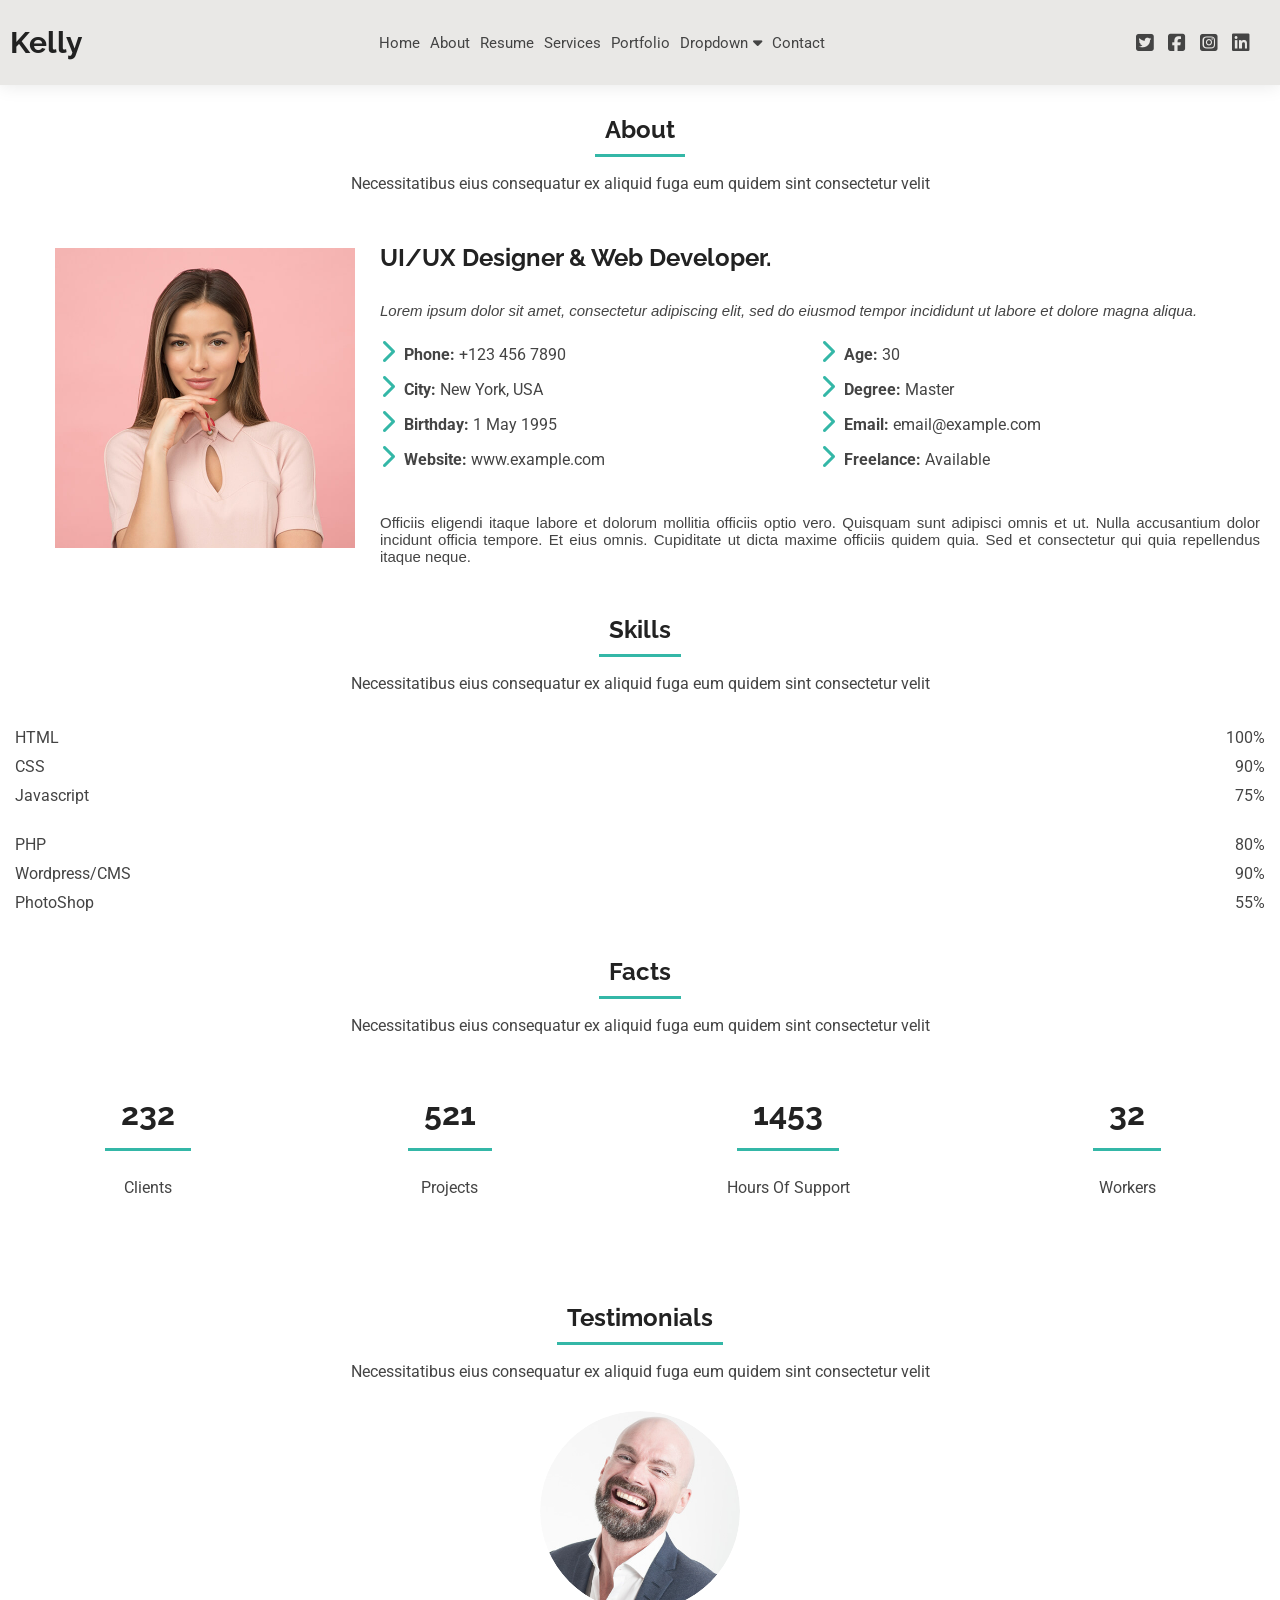
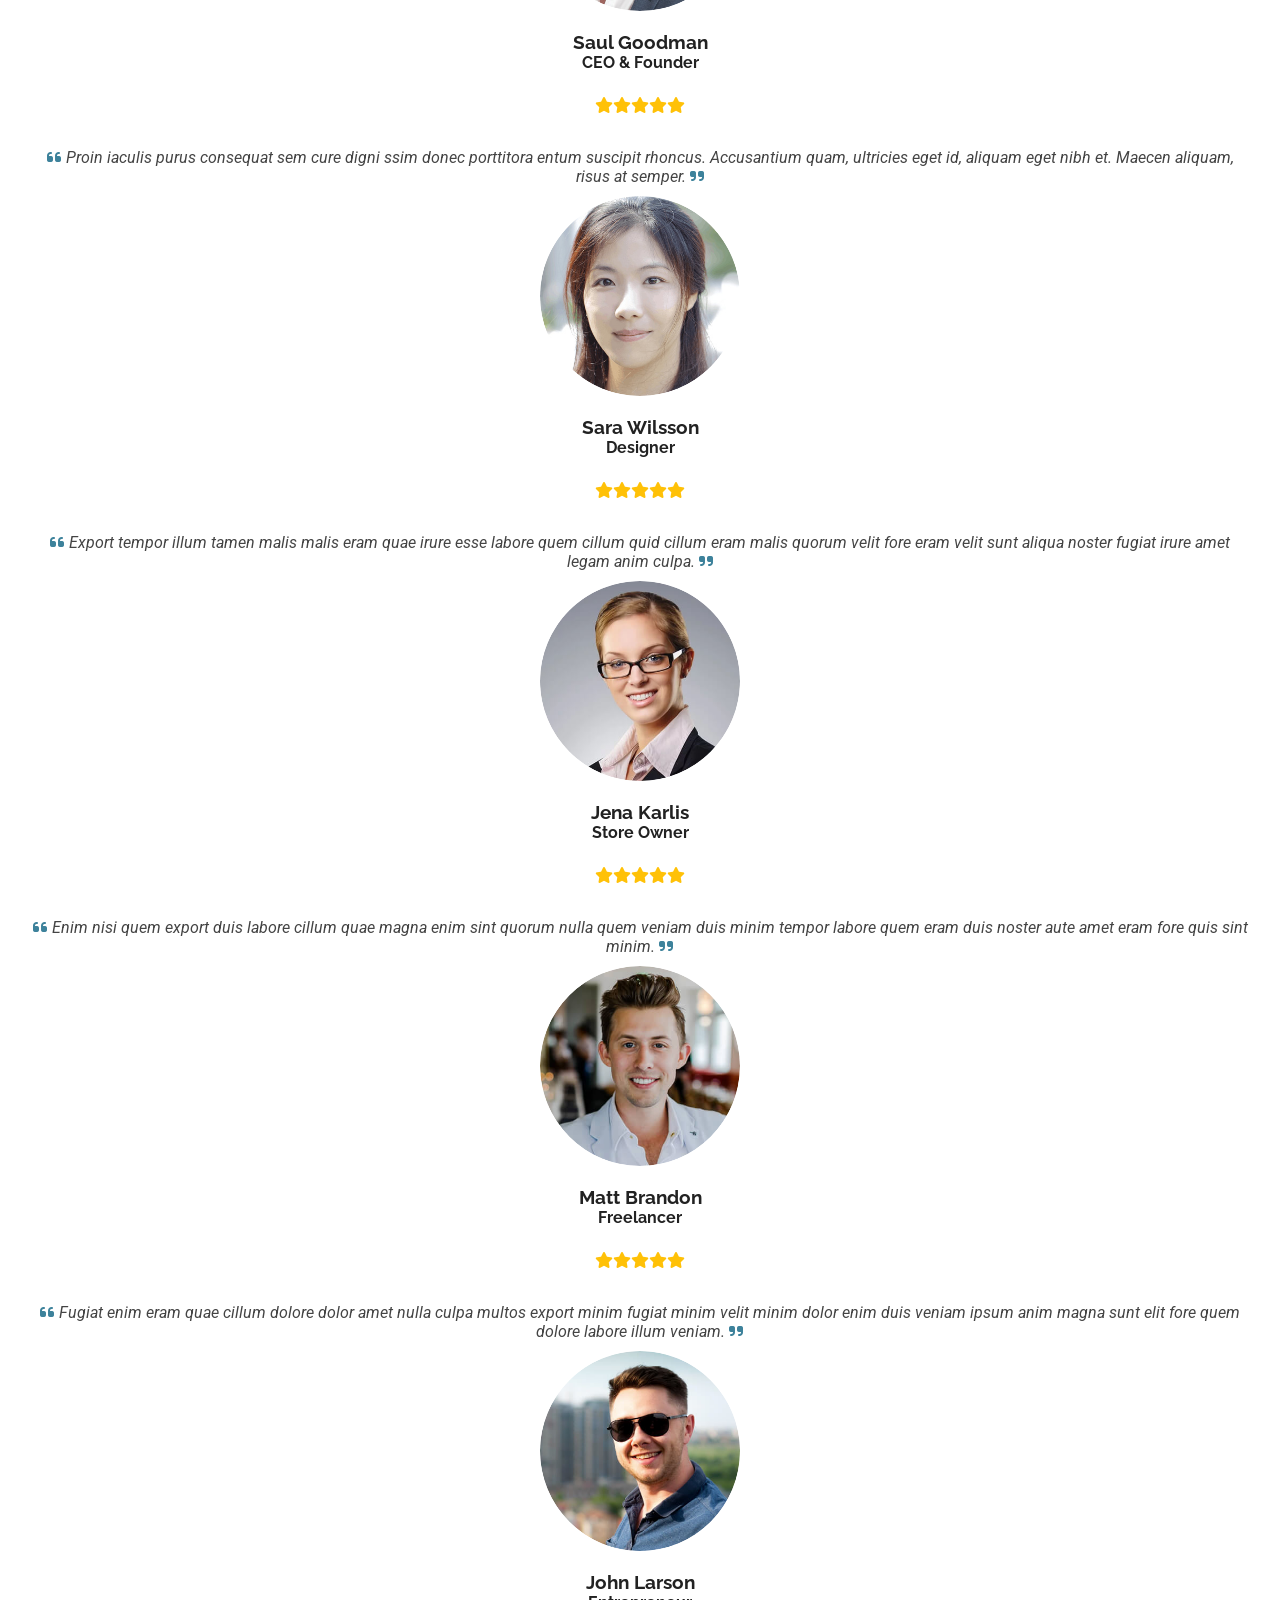
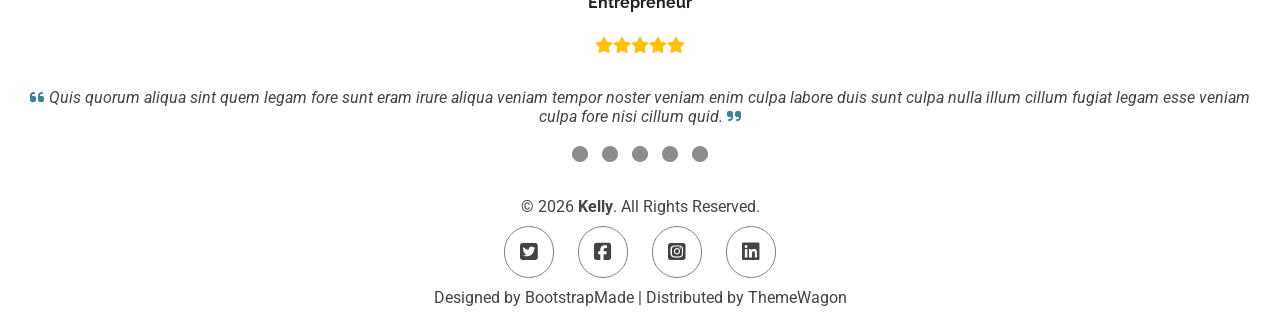
==== about.html @ 76a95a59 "add first commit upload peoject" ====
<!doctype html>
<html lang="en">
  <head>
    <meta charset="utf-8" />
    <meta content="width=device-width, initial-scale=1.0" name="viewport" />
    <title>About Me - Kelly Adams | Professional Illustrator</title>

    <!-- ✅ SEO Meta Tags (Filled for About Page) -->
    <meta
      name="description"
      content="Learn more about Kelly Adams, a professional UI/UX Designer and Web Developer. Explore my skills, background, and client testimonials."
    />
    <meta
      name="keywords"
      content="UI/UX designer, web developer, portfolio, about me, skills, testimonials, Kelly Adams"
    />
    <meta name="author" content="Kelly Adams" />

    <!-- Favicons -->
    <link href="img/favicon.png" rel="icon" />
    <link href="img/apple-touch-icon.png" rel="apple-touch-icon" />

    <!-- ✅ Optimized Fonts -->
    <link rel="preconnect" href="https://fonts.googleapis.com" />
    <link rel="preconnect" href="https://fonts.gstatic.com" crossorigin />
    <link
      href="https://fonts.googleapis.com/css2?family=Poppins:wght@300;400;500;600;700&family=Raleway:wght@300;400;500;600;700&family=Roboto:wght@300;400;500;700&display=swap"
      rel="stylesheet"
    />

    <!-- Font Awesome -->
    <link
      rel="stylesheet"
      href="https://cdnjs.cloudflare.com/ajax/libs/font-awesome/6.7.2/css/all.min.css"
      integrity="sha512-Evv84Mr4kqVGRNSgIGL/F/aIDqQb7xQ2vcrdIwxfjThSH8CSR7PBEakCr51Ck+w+/U6swU2Im1vVX0SVk9ABhg=="
      crossorigin="anonymous"
      referrerpolicy="no-referrer"
    />

    <!-- Style CSS File -->
    <link rel="stylesheet" href="css/about.css" />

    <!-- ✅ JavaScript for Dropdown -->
    <script src="js/index.js" defer></script>
  </head>

  <body class="index-page">
    <header id="header" class="header">
      <div class="nav-main-top">
        <div class="nav-side-heding">
          <a href="index.html" aria-label="Go to Home">
            <h1 class="sitename">Kelly</h1>
          </a>
        </div>

        <nav class="nav-menu-item" aria-label="Main Navigation">
          <ul>
            <li><a href="index.html">Home</a></li>
            <!-- ✅ Active class moved to About -->
            <li><a href="about.html" class="active" aria-current="page">About</a></li>
            <li><a href="resume.html">Resume</a></li>
            <li><a href="services.html">Services</a></li>
            <li><a href="portfolio.html">Portfolio</a></li>

            <!-- ✅ WORKING DROPDOWN STRUCTURE -->
            <li class="dropdown">
              <a href="#" class="dropdown-btn"> Dropdown <i class="fa-solid fa-caret-down"></i> </a>
              <ul class="dropdown-menu">
                <li><a href="#">Deep Dropdown 1</a></li>
                <li><a href="#">Deep Dropdown 2</a></li>
                <li><a href="#">Deep Dropdown 3</a></li>
                <li><a href="#">Deep Dropdown 4</a></li>
                <li><a href="#">Deep Dropdown 5</a></li>
              </ul>
            </li>
            <!-- ✅ END DROPDOWN -->

            <li><a href="contact.html">Contact</a></li>
          </ul>
        </nav>

        <!-- ✅ Fixed Social Links (Proper anchor tags instead of broken buttons) -->
        <div class="header-social-links">
          <a
            href="https://twitter.com/yourusername"
            target="_blank"
            rel="noopener noreferrer"
            class="btn"
            aria-label="Twitter"
            ><i class="fa-brands fa-square-twitter"></i
          ></a>
          <a
            href="https://facebook.com/yourusername"
            target="_blank"
            rel="noopener noreferrer"
            class="btn"
            aria-label="Facebook"
            ><i class="fa-brands fa-square-facebook"></i
          ></a>
          <a
            href="https://instagram.com/yourusername"
            target="_blank"
            rel="noopener noreferrer"
            class="btn"
            aria-label="Instagram"
            ><i class="fa-brands fa-square-instagram"></i
          ></a>
          <a
            href="https://linkedin.com/in/yourusername"
            target="_blank"
            rel="noopener noreferrer"
            class="btn"
            aria-label="LinkedIn"
            ><i class="fa-brands fa-linkedin"></i
          ></a>
        </div>
      </div>
    </header>

    <main class="main">
      <!-- About Section -->
      <section id="about" class="about section">
        <div class="about-section-title">
          <h2>About</h2>
          <p>Necessitatibus eius consequatur ex aliquid fuga eum quidem sint consectetur velit</p>
        </div>

        <!-- ✅ Fixed inline style syntax -->
        <div class="container" style="display: flex; flex-wrap: wrap; gap: 2rem">
          <div class="about-main">
            <div class="about-img">
              <!-- ✅ Fixed width attribute (removed 'px') -->
              <img
                src="img/profile-img.jpg"
                alt="Profile picture of Kelly Adams"
                width="300"
                height="auto"
              />
            </div>
            <div class="about-main-right">
              <h2>UI/UX Designer &amp; Web Developer.</h2>
              <p>
                <em
                  >Lorem ipsum dolor sit amet, consectetur adipiscing elit, sed do eiusmod tempor
                  incididunt ut labore et dolore magna aliqua.</em
                >
              </p>

              <div class="main-right-middle">
                <div class="about-main-right-left">
                  <ul>
                    <li>
                      <i class="fa-solid fa-chevron-right"></i> <strong>Phone:</strong>
                      <span>+123 456 7890</span>
                    </li>
                    <li>
                      <i class="fa-solid fa-chevron-right"></i> <strong>City:</strong>
                      <span>New York, USA</span>
                    </li>
                    <li>
                      <i class="fa-solid fa-chevron-right"></i> <strong>Birthday:</strong>
                      <span>1 May 1995</span>
                    </li>
                    <li>
                      <i class="fa-solid fa-chevron-right"></i> <strong>Website:</strong>
                      <span>www.example.com</span>
                    </li>
                  </ul>
                </div>
                <div class="about-main-right-right">
                  <ul>
                    <li>
                      <i class="fa-solid fa-chevron-right"></i> <strong>Age:</strong>
                      <span>30</span>
                    </li>
                    <li>
                      <i class="fa-solid fa-chevron-right"></i> <strong>Degree:</strong>
                      <span>Master</span>
                    </li>
                    <li>
                      <i class="fa-solid fa-chevron-right"></i> <strong>Email:</strong>
                      <span>email@example.com</span>
                    </li>
                    <li>
                      <i class="fa-solid fa-chevron-right"></i> <strong>Freelance:</strong>
                      <span>Available</span>
                    </li>
                  </ul>
                </div>
              </div>
              <p>
                Officiis eligendi itaque labore et dolorum mollitia officiis optio vero. Quisquam
                sunt adipisci omnis et ut. Nulla accusantium dolor incidunt officia tempore. Et eius
                omnis. Cupiditate ut dicta maxime officiis quidem quia. Sed et consectetur qui quia
                repellendus itaque neque.
              </p>
            </div>
          </div>
        </div>
      </section>

      <!-- Skills Section -->
      <section id="skills" class="skills section">
        <div class="about-section-title">
          <h2>Skills</h2>
          <p>Necessitatibus eius consequatur ex aliquid fuga eum quidem sint consectetur velit</p>
        </div>

        <!-- ✅ Fixed class naming and removed extra closing div -->
        <div class="skills-item">
          <div class="skills-content-left">
            <ul>
              <li class="html">
                <div class="list-item"><span>HTML</span> <span>100%</span></div>
              </li>
              <li class="css">
                <div class="list-item"><span>CSS</span> <span>90%</span></div>
              </li>
              <li class="javascript">
                <div class="list-item"><span>Javascript</span> <span>75%</span></div>
              </li>
            </ul>
          </div>
          <div class="skills-content-right">
            <ul>
              <li class="php">
                <div class="list-item"><span>PHP</span> <span>80%</span></div>
              </li>
              <li class="wordpress">
                <div class="list-item"><span>Wordpress/CMS</span> <span>90%</span></div>
              </li>
              <li class="photoshop">
                <div class="list-item"><span>PhotoShop</span> <span>55%</span></div>
              </li>
            </ul>
          </div>
        </div>
      </section>

      <!-- Stats Section -->
      <section id="stats" class="stats section">
        <div class="about-section-title">
          <h2>Facts</h2>
          <p>Necessitatibus eius consequatur ex aliquid fuga eum quidem sint consectetur velit</p>
        </div>

        <!-- ✅ Fixed typo: aniation-count -> animation-count -->
        <div class="section-content">
          <div class="about-section-title">
            <h2 class="animation-count">232</h2>
            <p>Clients</p>
          </div>
          <div class="about-section-title">
            <h2>521</h2>
            <p>Projects</p>
          </div>
          <div class="about-section-title">
            <h2>1453</h2>
            <p>Hours Of Support</p>
          </div>
          <div class="about-section-title">
            <h2>32</h2>
            <p>Workers</p>
          </div>
        </div>
      </section>

      <!-- Testimonials Section -->
      <section id="testimonials" class="testimonials section">
        <div class="about-section-title">
          <h2>Testimonials</h2>
          <p>Necessitatibus eius consequatur ex aliquid fuga eum quidem sint consectetur velit</p>
        </div>

        <!-- ✅ Fixed duplicate class attributes -->
        <div id="saul-goodman" class="side-bar-item">
          <div class="testimonial-item">
            <img
              src="img/testimonials/testimonials-1.png"
              class="testimonial-img"
              width="200"
              alt="Saul Goodman"
            />
            <h3>Saul Goodman</h3>
            <h4>CEO &amp; Founder</h4>
            <div class="stars">
              <i class="fa-solid fa-star"></i><i class="fa-solid fa-star"></i
              ><i class="fa-solid fa-star"></i><i class="fa-solid fa-star"></i
              ><i class="fa-solid fa-star"></i>
            </div>
            <p>
              <i class="fa-solid fa-quote-left" style="color: rgb(61, 130, 155)"></i>
              <span
                >Proin iaculis purus consequat sem cure digni ssim donec porttitora entum suscipit
                rhoncus. Accusantium quam, ultricies eget id, aliquam eget nibh et. Maecen aliquam,
                risus at semper.</span
              >
              <i class="fa-solid fa-quote-right" style="color: rgb(61, 130, 155)"></i>
            </p>
          </div>
        </div>

        <div id="Sara-Wilsson" class="side-bar-item hidden-item">
          <div class="testimonial-item">
            <img
              src="img/testimonials/testimonials-2.png"
              class="testimonial-img"
              width="200"
              alt="Sara Wilsson"
            />
            <h3>Sara Wilsson</h3>
            <h4>Designer</h4>
            <div class="stars">
              <i class="fa-solid fa-star"></i><i class="fa-solid fa-star"></i
              ><i class="fa-solid fa-star"></i><i class="fa-solid fa-star"></i
              ><i class="fa-solid fa-star"></i>
            </div>
            <p>
              <i class="fa-solid fa-quote-left" style="color: rgb(61, 130, 155)"></i>
              <span
                >Export tempor illum tamen malis malis eram quae irure esse labore quem cillum quid
                cillum eram malis quorum velit fore eram velit sunt aliqua noster fugiat irure amet
                legam anim culpa.</span
              >
              <i class="fa-solid fa-quote-right" style="color: rgb(61, 130, 155)"></i>
            </p>
          </div>
        </div>

        <div id="Jena-Karlis" class="side-bar-item hidden-item">
          <div class="testimonial-item">
            <img
              src="img/testimonials/testimonials-3.png"
              class="testimonial-img"
              width="200"
              alt="Jena Karlis"
            />
            <h3>Jena Karlis</h3>
            <h4>Store Owner</h4>
            <div class="stars">
              <i class="fa-solid fa-star"></i><i class="fa-solid fa-star"></i
              ><i class="fa-solid fa-star"></i><i class="fa-solid fa-star"></i
              ><i class="fa-solid fa-star"></i>
            </div>
            <p>
              <i class="fa-solid fa-quote-left" style="color: rgb(61, 130, 155)"></i>
              <span
                >Enim nisi quem export duis labore cillum quae magna enim sint quorum nulla quem
                veniam duis minim tempor labore quem eram duis noster aute amet eram fore quis sint
                minim.</span
              >
              <i class="fa-solid fa-quote-right" style="color: rgb(61, 130, 155)"></i>
            </p>
          </div>
        </div>

        <div id="Matt-Brandon" class="side-bar-item hidden-item">
          <div class="testimonial-item">
            <img
              src="img/testimonials/testimonials-4.png"
              class="testimonial-img"
              width="200"
              alt="Matt Brandon"
            />
            <h3>Matt Brandon</h3>
            <h4>Freelancer</h4>
            <div class="stars">
              <i class="fa-solid fa-star"></i><i class="fa-solid fa-star"></i
              ><i class="fa-solid fa-star"></i><i class="fa-solid fa-star"></i
              ><i class="fa-solid fa-star"></i>
            </div>
            <p>
              <i class="fa-solid fa-quote-left" style="color: rgb(61, 130, 155)"></i>
              <span
                >Fugiat enim eram quae cillum dolore dolor amet nulla culpa multos export minim
                fugiat minim velit minim dolor enim duis veniam ipsum anim magna sunt elit fore quem
                dolore labore illum veniam.</span
              >
              <i class="fa-solid fa-quote-right" style="color: rgb(61, 130, 155)"></i>
            </p>
          </div>
        </div>

        <div id="John-Larson" class="side-bar-item hidden-item">
          <div class="testimonial-item">
            <img
              src="img/testimonials/testimonials-5.png"
              class="testimonial-img"
              width="200"
              alt="John Larson"
            />
            <h3>John Larson</h3>
            <h4>Entrepreneur</h4>
            <div class="stars">
              <i class="fa-solid fa-star"></i><i class="fa-solid fa-star"></i
              ><i class="fa-solid fa-star"></i><i class="fa-solid fa-star"></i
              ><i class="fa-solid fa-star"></i>
            </div>
            <p>
              <i class="fa-solid fa-quote-left" style="color: rgb(61, 130, 155)"></i>
              <span
                >Quis quorum aliqua sint quem legam fore sunt eram irure aliqua veniam tempor noster
                veniam enim culpa labore duis sunt culpa nulla illum cillum fugiat legam esse veniam
                culpa fore nisi cillum quid.</span
              >
              <i class="fa-solid fa-quote-right" style="color: rgb(61, 130, 155)"></i>
            </p>
          </div>
        </div>

        <!-- ✅ Fixed broken link typo (#John-Larson r -> #John-Larson) -->
        <div class="side-bar-page">
          <a href="#saul-goodman" aria-label="Go to Saul Goodman"
            ><i class="fa-solid fa-circle"></i
          ></a>
          <a href="#Sara-Wilsson" aria-label="Go to Sara Wilsson"
            ><i class="fa-solid fa-circle"></i
          ></a>
          <a href="#Jena-Karlis" aria-label="Go to Jena Karlis"
            ><i class="fa-solid fa-circle"></i
          ></a>
          <a href="#Matt-Brandon" aria-label="Go to Matt Brandon"
            ><i class="fa-solid fa-circle"></i
          ></a>
          <a href="#John-Larson" aria-label="Go to John Larson"
            ><i class="fa-solid fa-circle"></i
          ></a>
        </div>
      </section>
    </main>

    <!-- Footer -->
    <footer id="footer" class="footer light-background">
      <div class="container">
        <div class="copyright-text">
          <p>
            &copy; <span id="current-year">2024</span> <strong class="px-1 sitename">Kelly</strong>.
            All Rights Reserved.
          </p>
        </div>
        <div class="social-links">
          <a
            href="https://twitter.com/yourusername"
            target="_blank"
            rel="noopener noreferrer"
            aria-label="Twitter"
            ><i class="fa-brands fa-square-twitter"></i
          ></a>
          <a
            href="https://facebook.com/yourusername"
            target="_blank"
            rel="noopener noreferrer"
            aria-label="Facebook"
            ><i class="fa-brands fa-square-facebook"></i
          ></a>
          <a
            href="https://instagram.com/yourusername"
            target="_blank"
            rel="noopener noreferrer"
            aria-label="Instagram"
            ><i class="fa-brands fa-square-instagram"></i
          ></a>
          <a
            href="https://linkedin.com/in/yourusername"
            target="_blank"
            rel="noopener noreferrer"
            aria-label="LinkedIn"
            ><i class="fa-brands fa-linkedin"></i
          ></a>
        </div>
        <!-- ✅ Fixed broken HTML tag for ThemeWagon -->
        <div class="credits">
          Designed by
          <a href="https://bootstrapmade.com/" target="_blank" rel="noopener">BootstrapMade</a> |
          Distributed by
          <a href="https://themewagon.com" target="_blank" rel="noopener">ThemeWagon</a>
        </div>
      </div>
    </footer>

    <!-- Preloader -->
    <div id="preloader" aria-hidden="true"></div>

    <!-- ✅ Auto-update copyright year script -->
    <script>
      document.getElementById('current-year').textContent = new Date().getFullYear();
    </script>
  </body>
</html>
---- css/about.css ----
:root {
  --default-font:
    "Roboto", system-ui, -apple-system, "Segoe UI", Roboto, "Helvetica Neue",
    Arial, "Noto Sans", "Liberation Sans", sans-serif, "Apple Color Emoji",
    "Segoe UI Emoji", "Segoe UI Symbol", "Noto Color Emoji";
  --heading-font: "Raleway", sans-serif;
  --nav-font: "Poppins", sans-serif;
}
:root {
  --background-color: #ffffff;
  --default-color: #444444;
  --heading-color: #222222;
  --accent-color: #34b7a7;
  --surface-color: #ffffff;
  --contrast-color: #ffffff;
}
:root {
  scroll-behavior: smooth;
}

* {
  margin: 0;
  padding: 0;
  list-style: none;
  text-decoration: none;
  color: var(
    --default-color
  ); /* ✅ 'black' এর বদলে ভেরিয়েবল ব্যবহার করা হয়েছে */
}

body {
  color: var(--default-color);
  background-color: var(--background-color);
  font-family: var(--default-font);
}

/* =========================================
   NAVIGATION & DROPDOWN STYLES
   ========================================= */
.nav-main-top {
  display: flex;
  justify-content: space-between;
  align-items: center;
  margin: 10px;
}
.nav-menu-item ul {
  display: flex;
}
.nav-menu-item ul li {
  display: flex;
  position: relative;
  margin-right: 10px;
}
.nav-menu-item ul li a {
  text-decoration: none;
  transition: 0.3s;
}

/* ✅ FIXED: Invalid syntax 'underlinevar' corrected */
.nav-menu-item ul li a:hover,
.nav-menu-item ul li a:focus {
  color: var(--accent-color);
  text-decoration: underline;
  text-underline-offset: 10px;
  text-decoration-color: var(--accent-color);
  cursor: pointer;
}

h1,
h2,
h3,
h4,
h5,
h6 {
  color: var(--heading-color);
  font-family: var(--heading-font);
}

.header {
  color: var(--default-color);
  background-color: #e9e8e6;
  padding: 15px 0;
  transition: all 0.5s;
  z-index: 997;
  box-shadow: 0px 0 18px rgba(0, 0, 0, 0.1);
  position: sticky;
  top: 0px;
  left: 0px;
  font-size: 15px;
}

.header .header-social-links {
  padding-right: 15px;
}
.header-social-links .btn {
  display: inline-block;
  transition: 0.3s;
  font-size: 20px;
  border: none;
  background: none;
  cursor: pointer;
}
.header-social-links .btn i {
  background-color: #e9e8e6;
  padding: 5px;
}
/* ✅ FIXED: Removed extra space before :hover */
.header .header-social-links .btn:hover {
  color: var(--accent-color);
}

/* ✅ WORKING DROPDOWN STYLES (Added) */
.dropdown {
  position: relative;
}
.dropdown-btn {
  display: flex;
  align-items: center;
  gap: 5px;
  cursor: pointer;
}
.dropdown-menu {
  display: none !important;
  position: absolute;
  top: 100%;
  left: 0;
  background-color: var(--surface-color);
  min-width: 220px;
  box-shadow: 0 8px 16px rgba(0, 0, 0, 0.15);
  border-radius: 6px;
  padding: 10px 0;
  z-index: 9999;
  margin-top: 10px;
}
.dropdown-menu.show {
  display: block !important;
  animation: fadeIn 0.2s ease-in-out;
}
.dropdown-menu li {
  display: block;
  margin: 0;
}
.dropdown-menu li a {
  display: block;
  padding: 12px 20px;
  color: var(--default-color) !important;
  text-decoration: none !important;
  font-size: 14px;
  transition: all 0.3s ease;
}
.dropdown-menu li a:hover {
  background-color: var(--accent-color);
  color: #ffffff !important;
  padding-left: 25px;
}
@keyframes fadeIn {
  from {
    opacity: 0;
    transform: translateY(-10px);
  }
  to {
    opacity: 1;
    transform: translateY(0);
  }
}

/* =========================================
   ABOUT SECTION STYLES
   ========================================= */
.about-section-title {
  text-align: center;
  color: #34b7a7;
  margin: 30px;
}
.about-section-title h2 {
  border-bottom: 3px var(--accent-color) solid;
  display: inline;
  padding: 10px;
  margin: 20px;
  font-size: 1.5rem;
}
.about-section-title p {
  margin: 30px;
}
.about-main {
  display: flex;
  flex-wrap: wrap; /* ✅ মোবাইল রেসপন্সিভনেস */
}
.about-img {
  padding: 25px;
  margin-left: 30px;
}
.about-main-right {
  margin: 20px;
  margin-left: 0px;
  flex: 1;
}
.main-right-middle {
  display: flex;
  justify-content: space-between;
  flex: 1;
  flex-wrap: wrap; /* ✅ মোবাইল রেসপন্সিভনেস */
}
.about-main-right-left,
.about-main-right-right {
  flex: 0.5;
  min-width: 250px;
}
.about-main-right i {
  color: #34b7a7;
  margin-right: 5px;
  font-size: 1.5rem;
}
.about-main-right li {
  margin-top: 10px;
}
.about-main-right ul {
  margin-top: 20px;
  margin-bottom: 15px;
}
.about-main-right p {
  margin-top: 30px;
  font-size: 15px;
  text-align: justify;
  font-family: sans-serif;
}

/* =========================================
   SKILLS & PROGRESS BAR STYLES (FIXED)
   ========================================= */
.Skills-Item {
  display: flex;
  justify-content: space-between;
  flex: 1;
  padding: 15px;
  flex-wrap: wrap; /* ✅ মোবাইল রেসপন্সিভনেস */
}
.skills-content-left,
.skills-content-right {
  flex: 0.5;
  margin: 10px;
  padding: 5px;
  min-width: 300px;
}

/* ✅ FIXED: Progress bar spacing to prevent overlap */
.Skills-Item li {
  position: relative;
  margin: 0 0 35px 0; /* ✅ নিচের আইটেমের সাথে গ্যাপ বাড়ানো হয়েছে */
  flex: 0.5;
}

.list-item {
  display: flex;
  justify-content: space-between;
  margin-bottom: 10px; /* ✅ টেক্সট এবং প্রগ্রেস বারের মাঝখানে গ্যাপ */
}

/* ✅ FIXED: 'top' value increased to clear the text completely */
.skills-content-left li::before,
.skills-content-right li::before {
  content: "";
  position: absolute;
  background-color: rgb(170, 167, 173);
  width: 100%;
  height: 10px;
  top: 35px; /* ✅ 5px থেকে 35px করা হয়েছে যাতে টেক্সটের নিচে থাকে */
  left: 0;
  border-radius: 5px;
}

.skills-content-left li::after,
.skills-content-right li::after {
  content: "";
  position: absolute;
  background-color: var(--accent-color);
  width: 0;
  height: 10px;
  top: 35px; /* ✅ before এর সাথে মিল রেখে 35px করা হয়েছে */
  left: 0;
  border-radius: 5px;
  animation-duration: 3s;
  animation-timing-function: ease-in-out;
  animation-delay: 0.5s;
  animation-iteration-count: 1;
  animation-direction: forward; /* ✅ FIXED: 'forword' টাইপো ঠিক করা হয়েছে */
  animation-fill-mode: forwards;
}

/* Keyframes (অপরিবর্তিত) */
.skills-content-left li.html::after {
  animation-name: html;
}
@keyframes html {
  to {
    width: 100%;
  }
}

.skills-content-left li.css::after {
  animation-name: css;
}
@keyframes css {
  to {
    width: 90%;
  }
}

.skills-content-left li.javascript::after {
  animation-name: javascript;
}
@keyframes javascript {
  to {
    width: 75%;
  }
}

.skills-content-right li.php::after {
  animation-name: php;
}
@keyframes php {
  to {
    width: 80%;
  }
}

.skills-content-right li.wordpress::after {
  animation-name: wordpress;
}
@keyframes wordpress {
  to {
    width: 90%;
  }
}

.skills-content-right li.photoshop::after {
  animation-name: photoshop;
}
@keyframes photoshop {
  to {
    width: 55%;
  }
}

/* =========================================
   STATS & TESTIMONIALS STYLES
   ========================================= */
.section-content {
  display: flex;
  justify-content: space-around;
  flex-wrap: wrap; /* ✅ মোবাইল রেসপন্সিভনেস */
}
.section-content p {
  padding: 1rem;
}
.section-content h2 {
  padding: 1rem;
  font-size: 2rem;
}

.side-bar-item {
  text-align: center;
}
.testimonial-img {
  display: block;
  margin: auto;
  margin-bottom: 20px;
  border-radius: 50%; /* ✅ ছবি গোল করার জন্য */
}
.stars i {
  color: #ffc107;
  margin: 25px auto;
}
.side-bar-item p {
  text-align: center;
  padding: 10px 30px;
  font-style: italic;
}

.side-bar-page {
  margin: 5px auto;
  text-align: center;
  color: #8c8c8a;
}
.side-bar-page i {
  padding: 5px;
  text-align: center;
  color: #8c8c8a;
  cursor: pointer;
}
.side-bar-page i:hover {
  color: var(--accent-color);
}

/* =========================================
   FOOTER STYLES
   ========================================= */
#footer {
  text-align: center;
  padding: 25px;
}
#footer .social-links i {
  font-size: 20px;
  margin: 10px;
  padding: 15px;
  background: white;
  box-sizing: border-box;
  border: grey 1px solid;
  border-radius: 100px;
  transition: all 0.3s;
}
#footer .social-links a i:hover {
  color: var(--accent-color);
  border: var(--accent-color) 1px solid;
}
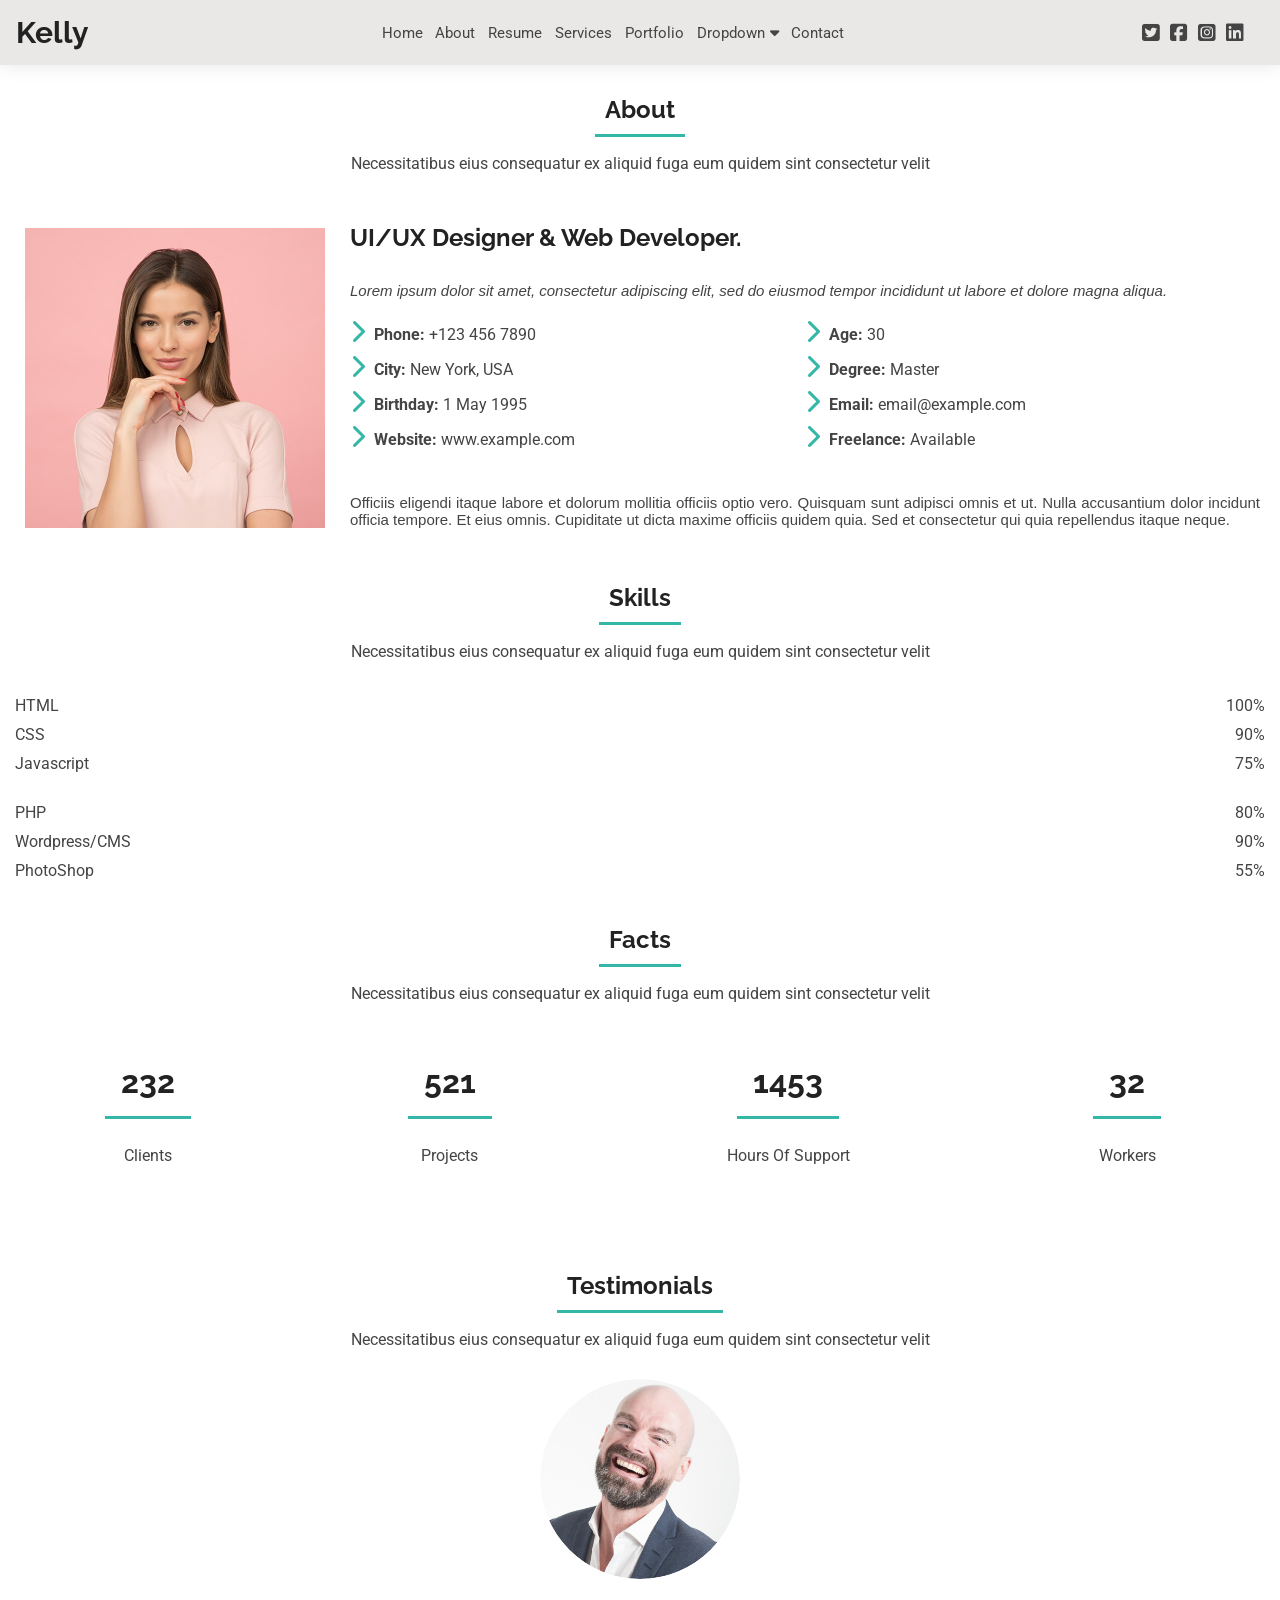
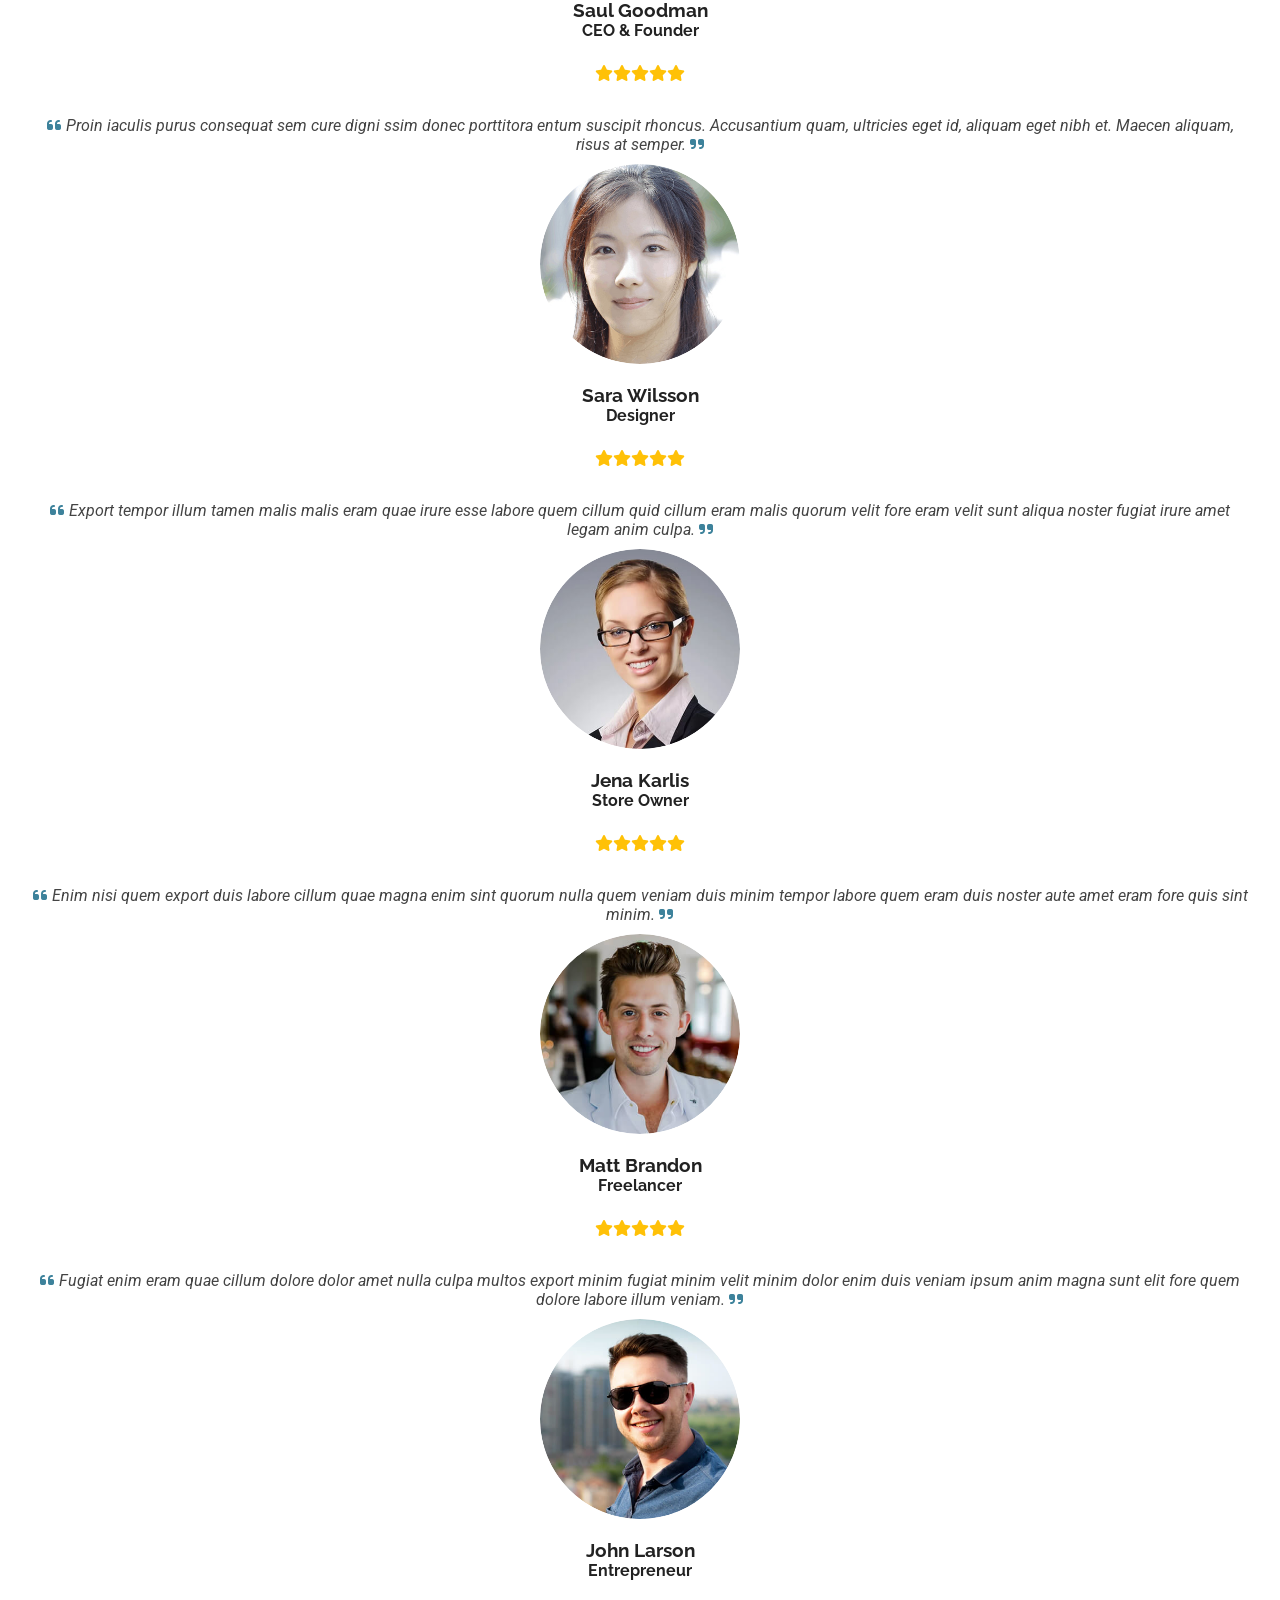
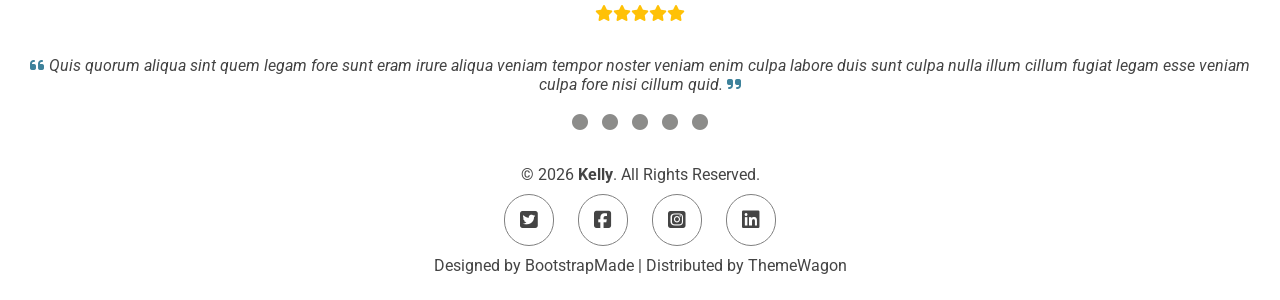
==== commit 8a550c8c: "update code" ====
--- a/about.html
+++ b/about.html
@@ -39,6 +39,7 @@
 
     <!-- Style CSS File -->
     <link rel="stylesheet" href="css/about.css" />
+    <link rel="stylesheet" href="css/responsive.css" />
 
     <!-- ✅ JavaScript for Dropdown -->
     <script src="js/index.js" defer></script>
--- a/css/responsive.css
+++ b/css/responsive.css
@@ -0,0 +1,258 @@
+*,
+*::before,
+*::after {
+  box-sizing: border-box;
+}
+
+html,
+body {
+  min-width: 320px;
+}
+
+body {
+  overflow-x: hidden;
+}
+
+img,
+iframe,
+video {
+  max-width: 100%;
+}
+
+img {
+  height: auto;
+}
+
+.nav-main-top {
+  width: min(100% - 2rem, 1280px);
+  margin: 0 auto;
+  display: flex;
+  flex-wrap: wrap;
+  align-items: center;
+  gap: 0.75rem 1.25rem;
+}
+
+.nav-menu-item {
+  flex: 1 1 520px;
+  min-width: 0;
+}
+
+.nav-menu-item > ul {
+  display: flex;
+  flex-wrap: wrap;
+  align-items: center;
+  justify-content: center;
+  gap: 0.35rem 0.8rem;
+}
+
+.nav-menu-item > ul > li {
+  margin: 0;
+}
+
+.header-social-links {
+  display: flex;
+  align-items: center;
+  justify-content: center;
+}
+
+.container,
+.container-details,
+.about-main,
+.Skills-Item,
+.isotope-container {
+  max-width: 100%;
+}
+
+.container-details {
+  width: min(100% - 2rem, 1200px);
+  height: auto;
+  margin: 0 auto;
+  flex-wrap: wrap;
+  gap: 1.5rem;
+}
+
+.slide-img {
+  flex: 1 1 600px;
+  min-width: 0;
+}
+
+.swiper-wrapper {
+  display: grid;
+  grid-template-columns: repeat(2, minmax(0, 1fr));
+  gap: 0.75rem;
+}
+
+.swiper-slide {
+  position: static;
+  min-width: 0;
+}
+
+.swiper-slide img {
+  display: block;
+  width: 100%;
+  height: auto;
+}
+
+.aside-details {
+  flex: 1 1 280px;
+  min-width: 0;
+}
+
+.portfolio-description,
+.side-bar-page {
+  width: 100%;
+}
+
+.about-img {
+  max-width: 100%;
+  margin-left: 0;
+}
+
+.about-img img {
+  display: block;
+  max-width: 100%;
+  height: auto;
+}
+
+.container-section-title,
+.headr-container {
+  width: min(100%, 1200px);
+  padding-inline: clamp(1rem, 4vw, 2rem);
+}
+
+.container > *,
+.about-main > * {
+  min-width: 0;
+}
+
+@media (max-width: 768px) {
+  .nav-main-top {
+    justify-content: center;
+  }
+
+  .nav-side-heding {
+    flex: 1 1 100%;
+    text-align: center;
+  }
+
+  .nav-menu-item {
+    flex-basis: 100%;
+  }
+
+  .nav-menu-item > ul {
+    display: flex;
+    justify-content: center;
+    gap: 0.25rem 0.75rem;
+  }
+
+  .nav-menu-item > ul > li > a {
+    display: inline-block;
+    padding: 0.4rem 0.1rem;
+  }
+
+  .header-social-links {
+    flex-basis: 100%;
+    padding: 0;
+  }
+
+  .container {
+    width: 100%;
+    padding: 1rem;
+  }
+
+  .about-main {
+    flex-direction: column;
+  }
+
+  .main-right-middle,
+  .Skills-Item {
+    gap: 1rem;
+  }
+
+  .skills-content-left,
+  .skills-content-right {
+    min-width: min(100%, 280px);
+  }
+
+  .left-side,
+  .right-side {
+    width: 100%;
+    min-width: 0;
+    padding: clamp(1rem, 4vw, 2rem);
+  }
+
+  .name-email {
+    flex-wrap: wrap;
+  }
+
+  .input-item {
+    min-width: min(100%, 200px);
+  }
+
+  .portfolio-description {
+    margin-top: 1rem;
+  }
+
+  #hero img {
+    display: block;
+    width: 100%;
+    height: clamp(360px, 70vh, 600px);
+    object-fit: cover;
+  }
+
+  .hero-text-area {
+    top: 50%;
+    left: 50%;
+    width: min(90%, 620px);
+    transform: translate(-50%, -50%);
+  }
+
+  .hero-text-area h2 {
+    font-size: clamp(2rem, 8vw, 3rem);
+  }
+
+  .hero-text-area p {
+    font-size: clamp(1rem, 4vw, 1.5rem);
+  }
+}
+
+@media (max-width: 480px) {
+  .nav-main-top {
+    width: calc(100% - 1.25rem);
+  }
+
+  .nav-menu-item > ul {
+    column-gap: 0.55rem;
+    font-size: 0.875rem;
+  }
+
+  .header-social-links .btn {
+    font-size: 1.1rem;
+  }
+
+  .container-details {
+    width: calc(100% - 1.5rem);
+  }
+
+  .swiper-wrapper {
+    grid-template-columns: 1fr;
+  }
+
+  .name-email {
+    flex-direction: column;
+    gap: 0;
+  }
+
+  .input-item {
+    width: 100%;
+    min-width: 0;
+  }
+
+  .right-side .btn {
+    width: 100%;
+  }
+
+  #footer {
+    padding: 1.25rem 0.75rem;
+  }
+}
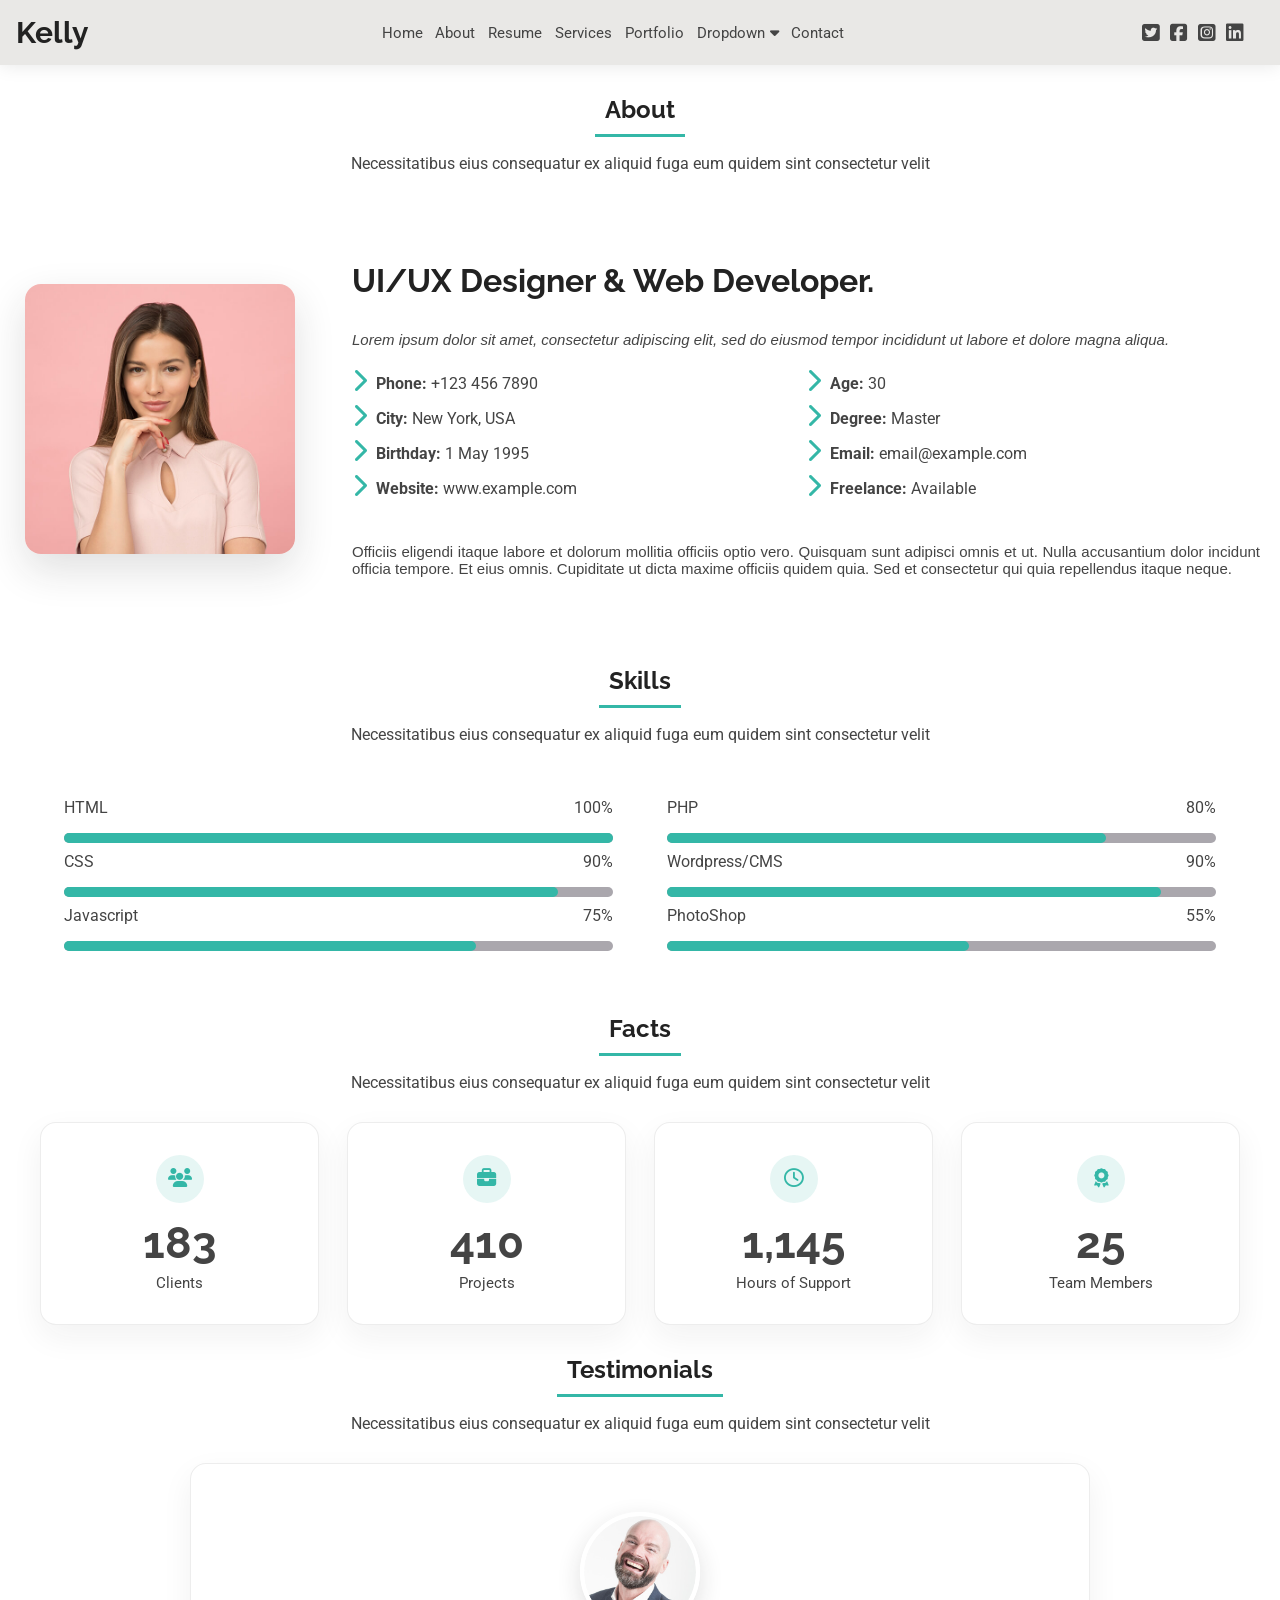
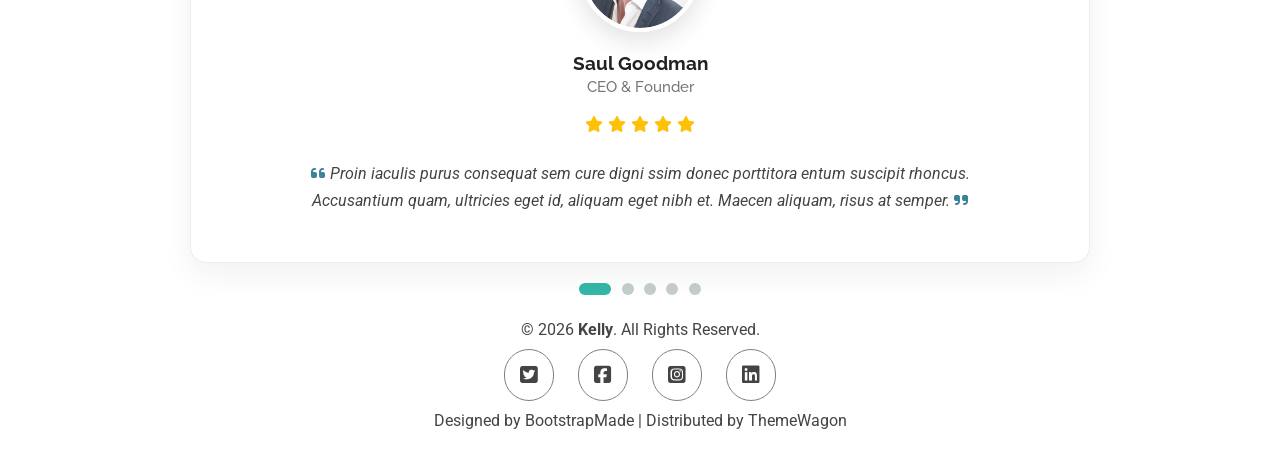
==== commit c7c3fad1: "about page code update" ====
--- a/about.html
+++ b/about.html
@@ -5,7 +5,7 @@
     <meta content="width=device-width, initial-scale=1.0" name="viewport" />
     <title>About Me - Kelly Adams | Professional Illustrator</title>
 
-    <!-- ✅ SEO Meta Tags (Filled for About Page) -->
+    <!-- Search engine metadata -->
     <meta
       name="description"
       content="Learn more about Kelly Adams, a professional UI/UX Designer and Web Developer. Explore my skills, background, and client testimonials."
@@ -20,7 +20,7 @@
     <link href="img/favicon.png" rel="icon" />
     <link href="img/apple-touch-icon.png" rel="apple-touch-icon" />
 
-    <!-- ✅ Optimized Fonts -->
+    <!-- Font resources -->
     <link rel="preconnect" href="https://fonts.googleapis.com" />
     <link rel="preconnect" href="https://fonts.gstatic.com" crossorigin />
     <link
@@ -37,11 +37,11 @@
       referrerpolicy="no-referrer"
     />
 
-    <!-- Style CSS File -->
+    <!-- Page styles -->
     <link rel="stylesheet" href="css/about.css" />
     <link rel="stylesheet" href="css/responsive.css" />
 
-    <!-- ✅ JavaScript for Dropdown -->
+    <!-- Site interactions -->
     <script src="js/index.js" defer></script>
   </head>
 
@@ -57,13 +57,13 @@
         <nav class="nav-menu-item" aria-label="Main Navigation">
           <ul>
             <li><a href="index.html">Home</a></li>
-            <!-- ✅ Active class moved to About -->
+            <!-- Current page -->
             <li><a href="about.html" class="active" aria-current="page">About</a></li>
             <li><a href="resume.html">Resume</a></li>
             <li><a href="services.html">Services</a></li>
             <li><a href="portfolio.html">Portfolio</a></li>
 
-            <!-- ✅ WORKING DROPDOWN STRUCTURE -->
+            <!-- Dropdown navigation -->
             <li class="dropdown">
               <a href="#" class="dropdown-btn"> Dropdown <i class="fa-solid fa-caret-down"></i> </a>
               <ul class="dropdown-menu">
@@ -74,13 +74,12 @@
                 <li><a href="#">Deep Dropdown 5</a></li>
               </ul>
             </li>
-            <!-- ✅ END DROPDOWN -->
 
             <li><a href="contact.html">Contact</a></li>
           </ul>
         </nav>
 
-        <!-- ✅ Fixed Social Links (Proper anchor tags instead of broken buttons) -->
+        <!-- Social media links -->
         <div class="header-social-links">
           <a
             href="https://twitter.com/yourusername"
@@ -119,23 +118,20 @@
     </header>
 
     <main class="main">
-      <!-- About Section -->
+      <!-- About section -->
       <section id="about" class="about section">
         <div class="about-section-title">
           <h2>About</h2>
           <p>Necessitatibus eius consequatur ex aliquid fuga eum quidem sint consectetur velit</p>
         </div>
 
-        <!-- ✅ Fixed inline style syntax -->
-        <div class="container" style="display: flex; flex-wrap: wrap; gap: 2rem">
+        <div class="container about-container">
           <div class="about-main">
             <div class="about-img">
-              <!-- ✅ Fixed width attribute (removed 'px') -->
               <img
                 src="img/profile-img.jpg"
                 alt="Profile picture of Kelly Adams"
                 width="300"
-                height="auto"
               />
             </div>
             <div class="about-main-right">
@@ -200,14 +196,13 @@
         </div>
       </section>
 
-      <!-- Skills Section -->
+      <!-- Skills section -->
       <section id="skills" class="skills section">
         <div class="about-section-title">
           <h2>Skills</h2>
           <p>Necessitatibus eius consequatur ex aliquid fuga eum quidem sint consectetur velit</p>
         </div>
 
-        <!-- ✅ Fixed class naming and removed extra closing div -->
         <div class="skills-item">
           <div class="skills-content-left">
             <ul>
@@ -238,43 +233,55 @@
         </div>
       </section>
 
-      <!-- Stats Section -->
+      <!-- Statistics section -->
       <section id="stats" class="stats section">
         <div class="about-section-title">
           <h2>Facts</h2>
           <p>Necessitatibus eius consequatur ex aliquid fuga eum quidem sint consectetur velit</p>
         </div>
 
-        <!-- ✅ Fixed typo: aniation-count -> animation-count -->
-        <div class="section-content">
-          <div class="about-section-title">
-            <h2 class="animation-count">232</h2>
+        <div class="facts-grid">
+          <article class="fact-card">
+            <i class="fa-solid fa-users" aria-hidden="true"></i>
+            <h3 class="fact-number" aria-label="232 clients">
+              <span data-count="232" aria-hidden="true">0</span>
+            </h3>
             <p>Clients</p>
-          </div>
-          <div class="about-section-title">
-            <h2>521</h2>
+          </article>
+          <article class="fact-card">
+            <i class="fa-solid fa-briefcase" aria-hidden="true"></i>
+            <h3 class="fact-number" aria-label="521 projects">
+              <span data-count="521" aria-hidden="true">0</span>
+            </h3>
             <p>Projects</p>
-          </div>
-          <div class="about-section-title">
-            <h2>1453</h2>
-            <p>Hours Of Support</p>
-          </div>
-          <div class="about-section-title">
-            <h2>32</h2>
-            <p>Workers</p>
-          </div>
+          </article>
+          <article class="fact-card">
+            <i class="fa-regular fa-clock" aria-hidden="true"></i>
+            <h3 class="fact-number" aria-label="1,453 hours of support">
+              <span data-count="1453" aria-hidden="true">0</span>
+            </h3>
+            <p>Hours of Support</p>
+          </article>
+          <article class="fact-card">
+            <i class="fa-solid fa-award" aria-hidden="true"></i>
+            <h3 class="fact-number" aria-label="32 team members">
+              <span data-count="32" aria-hidden="true">0</span>
+            </h3>
+            <p>Team Members</p>
+          </article>
         </div>
       </section>
 
-      <!-- Testimonials Section -->
+      <!-- Testimonials section -->
       <section id="testimonials" class="testimonials section">
         <div class="about-section-title">
           <h2>Testimonials</h2>
           <p>Necessitatibus eius consequatur ex aliquid fuga eum quidem sint consectetur velit</p>
         </div>
 
-        <!-- ✅ Fixed duplicate class attributes -->
-        <div id="saul-goodman" class="side-bar-item">
+        <div class="testimonial-carousel" role="region" aria-label="Client testimonials">
+          <div class="testimonial-slides" aria-live="off">
+        <div id="saul-goodman" class="side-bar-item testimonial-slide is-active" role="group" aria-roledescription="slide" aria-label="1 of 5">
           <div class="testimonial-item">
             <img
               src="img/testimonials/testimonials-1.png"
@@ -301,7 +308,7 @@
           </div>
         </div>
 
-        <div id="Sara-Wilsson" class="side-bar-item hidden-item">
+        <div id="Sara-Wilsson" class="side-bar-item testimonial-slide" role="group" aria-roledescription="slide" aria-label="2 of 5" hidden>
           <div class="testimonial-item">
             <img
               src="img/testimonials/testimonials-2.png"
@@ -328,7 +335,7 @@
           </div>
         </div>
 
-        <div id="Jena-Karlis" class="side-bar-item hidden-item">
+        <div id="Jena-Karlis" class="side-bar-item testimonial-slide" role="group" aria-roledescription="slide" aria-label="3 of 5" hidden>
           <div class="testimonial-item">
             <img
               src="img/testimonials/testimonials-3.png"
@@ -355,7 +362,7 @@
           </div>
         </div>
 
-        <div id="Matt-Brandon" class="side-bar-item hidden-item">
+        <div id="Matt-Brandon" class="side-bar-item testimonial-slide" role="group" aria-roledescription="slide" aria-label="4 of 5" hidden>
           <div class="testimonial-item">
             <img
               src="img/testimonials/testimonials-4.png"
@@ -382,7 +389,7 @@
           </div>
         </div>
 
-        <div id="John-Larson" class="side-bar-item hidden-item">
+        <div id="John-Larson" class="side-bar-item testimonial-slide" role="group" aria-roledescription="slide" aria-label="5 of 5" hidden>
           <div class="testimonial-item">
             <img
               src="img/testimonials/testimonials-5.png"
@@ -409,23 +416,14 @@
           </div>
         </div>
 
-        <!-- ✅ Fixed broken link typo (#John-Larson r -> #John-Larson) -->
-        <div class="side-bar-page">
-          <a href="#saul-goodman" aria-label="Go to Saul Goodman"
-            ><i class="fa-solid fa-circle"></i
-          ></a>
-          <a href="#Sara-Wilsson" aria-label="Go to Sara Wilsson"
-            ><i class="fa-solid fa-circle"></i
-          ></a>
-          <a href="#Jena-Karlis" aria-label="Go to Jena Karlis"
-            ><i class="fa-solid fa-circle"></i
-          ></a>
-          <a href="#Matt-Brandon" aria-label="Go to Matt Brandon"
-            ><i class="fa-solid fa-circle"></i
-          ></a>
-          <a href="#John-Larson" aria-label="Go to John Larson"
-            ><i class="fa-solid fa-circle"></i
-          ></a>
+          </div>
+          <div class="side-bar-page" role="group" aria-label="Choose a testimonial">
+            <button type="button" class="is-active" aria-label="Show Saul Goodman testimonial" aria-pressed="true"></button>
+            <button type="button" aria-label="Show Sara Wilsson testimonial" aria-pressed="false"></button>
+            <button type="button" aria-label="Show Jena Karlis testimonial" aria-pressed="false"></button>
+            <button type="button" aria-label="Show Matt Brandon testimonial" aria-pressed="false"></button>
+            <button type="button" aria-label="Show John Larson testimonial" aria-pressed="false"></button>
+          </div>
         </div>
       </section>
     </main>
@@ -469,7 +467,7 @@
             ><i class="fa-brands fa-linkedin"></i
           ></a>
         </div>
-        <!-- ✅ Fixed broken HTML tag for ThemeWagon -->
+        <!-- Template credits -->
         <div class="credits">
           Designed by
           <a href="https://bootstrapmade.com/" target="_blank" rel="noopener">BootstrapMade</a> |
@@ -482,7 +480,7 @@
     <!-- Preloader -->
     <div id="preloader" aria-hidden="true"></div>
 
-    <!-- ✅ Auto-update copyright year script -->
+    <!-- Update the copyright year -->
     <script>
       document.getElementById('current-year').textContent = new Date().getFullYear();
     </script>
--- a/css/about.css
+++ b/css/about.css
@@ -25,7 +25,7 @@
   text-decoration: none;
   color: var(
     --default-color
-  ); /* ✅ 'black' এর বদলে ভেরিয়েবল ব্যবহার করা হয়েছে */
+  );
 }
 
 body {
@@ -34,9 +34,7 @@
   font-family: var(--default-font);
 }
 
-/* =========================================
-   NAVIGATION & DROPDOWN STYLES
-   ========================================= */
+/* Navigation and dropdown */
 .nav-main-top {
   display: flex;
   justify-content: space-between;
@@ -56,7 +54,6 @@
   transition: 0.3s;
 }
 
-/* ✅ FIXED: Invalid syntax 'underlinevar' corrected */
 .nav-menu-item ul li a:hover,
 .nav-menu-item ul li a:focus {
   color: var(--accent-color);
@@ -104,12 +101,11 @@
   background-color: #e9e8e6;
   padding: 5px;
 }
-/* ✅ FIXED: Removed extra space before :hover */
 .header .header-social-links .btn:hover {
   color: var(--accent-color);
 }
 
-/* ✅ WORKING DROPDOWN STYLES (Added) */
+/* Dropdown navigation */
 .dropdown {
   position: relative;
 }
@@ -164,9 +160,7 @@
   }
 }
 
-/* =========================================
-   ABOUT SECTION STYLES
-   ========================================= */
+/* About section */
 .about-section-title {
   text-align: center;
   color: #34b7a7;
@@ -184,7 +178,7 @@
 }
 .about-main {
   display: flex;
-  flex-wrap: wrap; /* ✅ মোবাইল রেসপন্সিভনেস */
+  flex-wrap: wrap;
 }
 .about-img {
   padding: 25px;
@@ -199,7 +193,7 @@
   display: flex;
   justify-content: space-between;
   flex: 1;
-  flex-wrap: wrap; /* ✅ মোবাইল রেসপন্সিভনেস */
+  flex-wrap: wrap;
 }
 .about-main-right-left,
 .about-main-right-right {
@@ -225,15 +219,13 @@
   font-family: sans-serif;
 }
 
-/* =========================================
-   SKILLS & PROGRESS BAR STYLES (FIXED)
-   ========================================= */
-.Skills-Item {
+/* Skills and progress bars */
+.skills-item {
   display: flex;
   justify-content: space-between;
   flex: 1;
   padding: 15px;
-  flex-wrap: wrap; /* ✅ মোবাইল রেসপন্সিভনেস */
+  flex-wrap: wrap;
 }
 .skills-content-left,
 .skills-content-right {
@@ -243,51 +235,48 @@
   min-width: 300px;
 }
 
-/* ✅ FIXED: Progress bar spacing to prevent overlap */
-.Skills-Item li {
+.skills-item li {
   position: relative;
-  margin: 0 0 35px 0; /* ✅ নিচের আইটেমের সাথে গ্যাপ বাড়ানো হয়েছে */
+  margin: 0 0 35px 0;
   flex: 0.5;
 }
 
 .list-item {
   display: flex;
   justify-content: space-between;
-  margin-bottom: 10px; /* ✅ টেক্সট এবং প্রগ্রেস বারের মাঝখানে গ্যাপ */
-}
-
-/* ✅ FIXED: 'top' value increased to clear the text completely */
-.skills-content-left li::before,
-.skills-content-right li::before {
+  margin-bottom: 10px;
+}
+
+.skills-item .skills-content-left li::before,
+.skills-item .skills-content-right li::before {
   content: "";
   position: absolute;
   background-color: rgb(170, 167, 173);
   width: 100%;
   height: 10px;
-  top: 35px; /* ✅ 5px থেকে 35px করা হয়েছে যাতে টেক্সটের নিচে থাকে */
+  top: 35px;
   left: 0;
   border-radius: 5px;
 }
 
-.skills-content-left li::after,
-.skills-content-right li::after {
+.skills-item .skills-content-left li::after,
+.skills-item .skills-content-right li::after {
   content: "";
   position: absolute;
   background-color: var(--accent-color);
   width: 0;
   height: 10px;
-  top: 35px; /* ✅ before এর সাথে মিল রেখে 35px করা হয়েছে */
+  top: 35px;
   left: 0;
   border-radius: 5px;
   animation-duration: 3s;
   animation-timing-function: ease-in-out;
   animation-delay: 0.5s;
   animation-iteration-count: 1;
-  animation-direction: forward; /* ✅ FIXED: 'forword' টাইপো ঠিক করা হয়েছে */
   animation-fill-mode: forwards;
 }
 
-/* Keyframes (অপরিবর্তিত) */
+/* Skill bar animations */
 .skills-content-left li.html::after {
   animation-name: html;
 }
@@ -342,13 +331,11 @@
   }
 }
 
-/* =========================================
-   STATS & TESTIMONIALS STYLES
-   ========================================= */
+/* Statistics and testimonials */
 .section-content {
   display: flex;
   justify-content: space-around;
-  flex-wrap: wrap; /* ✅ মোবাইল রেসপন্সিভনেস */
+  flex-wrap: wrap;
 }
 .section-content p {
   padding: 1rem;
@@ -361,40 +348,282 @@
 .side-bar-item {
   text-align: center;
 }
+
+.testimonial-carousel {
+  width: min(100% - 2rem, 900px);
+  margin: 0 auto;
+}
+
+.testimonial-slide {
+  padding: clamp(1.5rem, 4vw, 3rem);
+  background: var(--surface-color);
+  border: 1px solid rgba(34, 34, 34, 0.08);
+  border-radius: 1rem;
+  box-shadow: 0 0.75rem 2rem rgba(34, 34, 34, 0.06);
+}
+
+.testimonial-slide[hidden] {
+  display: none;
+}
+
+.testimonial-slide.is-active {
+  animation: testimonial-enter 0.45s ease both;
+}
+
+@keyframes testimonial-enter {
+  from {
+    opacity: 0;
+    transform: translateY(12px);
+  }
+  to {
+    opacity: 1;
+    transform: translateY(0);
+  }
+}
+
 .testimonial-img {
   display: block;
   margin: auto;
   margin-bottom: 20px;
-  border-radius: 50%; /* ✅ ছবি গোল করার জন্য */
-}
+  border-radius: 50%;
+  width: 120px;
+  height: 120px;
+  object-fit: cover;
+  border: 4px solid #ffffff;
+  box-shadow: 0 0.5rem 1.5rem rgba(34, 34, 34, 0.14);
+}
+
+.testimonial-item h3 {
+  margin-bottom: 0.25rem;
+}
+
+.testimonial-item h4 {
+  color: #777777;
+  font-size: 0.95rem;
+  font-weight: 500;
+}
+
 .stars i {
   color: #ffc107;
-  margin: 25px auto;
-}
+  margin: 1.25rem 0.15rem;
+}
+
 .side-bar-item p {
   text-align: center;
-  padding: 10px 30px;
+  max-width: 680px;
+  margin: 0 auto;
+  padding: 0.5rem 0 0;
   font-style: italic;
+  line-height: 1.7;
 }
 
 .side-bar-page {
-  margin: 5px auto;
+  display: flex;
+  justify-content: center;
+  gap: 0.65rem;
+  margin: 1.25rem auto 0;
   text-align: center;
   color: #8c8c8a;
 }
-.side-bar-page i {
-  padding: 5px;
+
+.side-bar-page button {
+  width: 0.75rem;
+  height: 0.75rem;
+  padding: 0;
+  border: 0;
+  border-radius: 50%;
+  background: #c5cecd;
+  cursor: pointer;
+  transition:
+    width 0.25s ease,
+    background-color 0.25s ease,
+    transform 0.25s ease;
+}
+
+.side-bar-page button:hover {
+  transform: scale(1.15);
+}
+
+.side-bar-page button.is-active {
+  width: 2rem;
+  border-radius: 999px;
+  background: var(--accent-color);
+}
+
+.side-bar-page button:focus-visible {
+  outline: 2px solid var(--heading-color);
+  outline-offset: 4px;
+}
+
+.about-container {
+  align-items: center;
+  gap: clamp(1.5rem, 4vw, 3rem);
+  padding-block: clamp(1rem, 3vw, 2.5rem);
+}
+
+.about-main {
+  align-items: center;
+  gap: clamp(1rem, 3vw, 2rem);
+  width: 100%;
+}
+
+.about-img {
+  flex: 0 1 320px;
+  margin: 0;
+}
+
+.about-img img {
+  display: block;
+  width: 100%;
+  height: clamp(280px, 38vw, 420px);
+  object-fit: cover;
+  border-radius: 1rem;
+  box-shadow: 0 1rem 2.5rem rgba(34, 34, 34, 0.14);
+}
+
+.about-main-right {
+  min-width: 0;
+}
+
+.about-main-right h2 {
+  font-size: clamp(1.5rem, 3vw, 2rem);
+  line-height: 1.25;
+}
+
+.about-main-right-left,
+.about-main-right-right {
+  flex: 1 1 220px;
+}
+
+.about-main-right li {
+  overflow-wrap: anywhere;
+}
+
+.skills-item {
+  display: flex;
+  flex-wrap: wrap;
+  gap: clamp(1rem, 3vw, 2.5rem);
+  width: min(100% - 2rem, 1200px);
+  margin: 0 auto;
+  padding: 1rem;
+}
+
+.skills-content-left,
+.skills-content-right {
+  flex: 1 1 300px;
+  min-width: 0;
+  margin: 0;
+  padding: 0.5rem;
+}
+
+.facts-grid {
+  display: grid;
+  grid-template-columns: repeat(4, minmax(0, 1fr));
+  gap: clamp(1rem, 2.5vw, 1.75rem);
+  width: min(100% - 2rem, 1200px);
+  margin: 0 auto;
+}
+
+.fact-card {
+  padding: clamp(1.25rem, 3vw, 2rem) 1rem;
   text-align: center;
-  color: #8c8c8a;
-  cursor: pointer;
-}
-.side-bar-page i:hover {
+  background: var(--surface-color);
+  border: 1px solid rgba(34, 34, 34, 0.08);
+  border-radius: 1rem;
+  box-shadow: 0 0.75rem 2rem rgba(34, 34, 34, 0.06);
+  transition:
+    transform 0.25s ease,
+    box-shadow 0.25s ease,
+    border-color 0.25s ease;
+}
+
+.fact-card:hover {
+  transform: translateY(-5px);
+  border-color: rgba(52, 183, 167, 0.4);
+  box-shadow: 0 1rem 2.5rem rgba(34, 34, 34, 0.1);
+}
+
+.fact-card > i {
+  display: inline-grid;
+  width: 3rem;
+  height: 3rem;
+  place-items: center;
   color: var(--accent-color);
-}
-
-/* =========================================
-   FOOTER STYLES
-   ========================================= */
+  background: rgba(52, 183, 167, 0.12);
+  border-radius: 50%;
+  font-size: 1.2rem;
+}
+
+.fact-number {
+  margin: 0.9rem 0 0.35rem;
+  color: var(--heading-color);
+  font-family: var(--heading-font);
+  font-size: clamp(2rem, 4vw, 2.75rem);
+  font-weight: 700;
+  font-variant-numeric: tabular-nums;
+}
+
+.fact-card p {
+  margin: 0;
+  color: var(--default-color);
+  font-size: 0.95rem;
+}
+
+@media (max-width: 900px) {
+  .facts-grid {
+    grid-template-columns: repeat(2, minmax(0, 1fr));
+  }
+}
+
+@media (max-width: 600px) {
+  .about-main {
+    flex-direction: column;
+  }
+
+  .about-img {
+    flex-basis: auto;
+    width: min(100%, 320px);
+    padding: 0;
+  }
+
+  .about-main-right {
+    margin: 0;
+  }
+
+  .facts-grid {
+    width: calc(100% - 2rem);
+    gap: 0.75rem;
+  }
+
+  .fact-card {
+    padding: 1.25rem 0.75rem;
+  }
+
+  .testimonial-carousel {
+    width: calc(100% - 2rem);
+  }
+
+  .testimonial-slide {
+    padding: 1.25rem;
+  }
+
+  .side-bar-item p {
+    padding-inline: 0;
+  }
+}
+
+@media (prefers-reduced-motion: reduce) {
+  .fact-card,
+  .side-bar-page button {
+    transition: none;
+  }
+
+  .testimonial-slide.is-active {
+    animation: none;
+  }
+}
+
+/* Footer */
 #footer {
   text-align: center;
   padding: 25px;
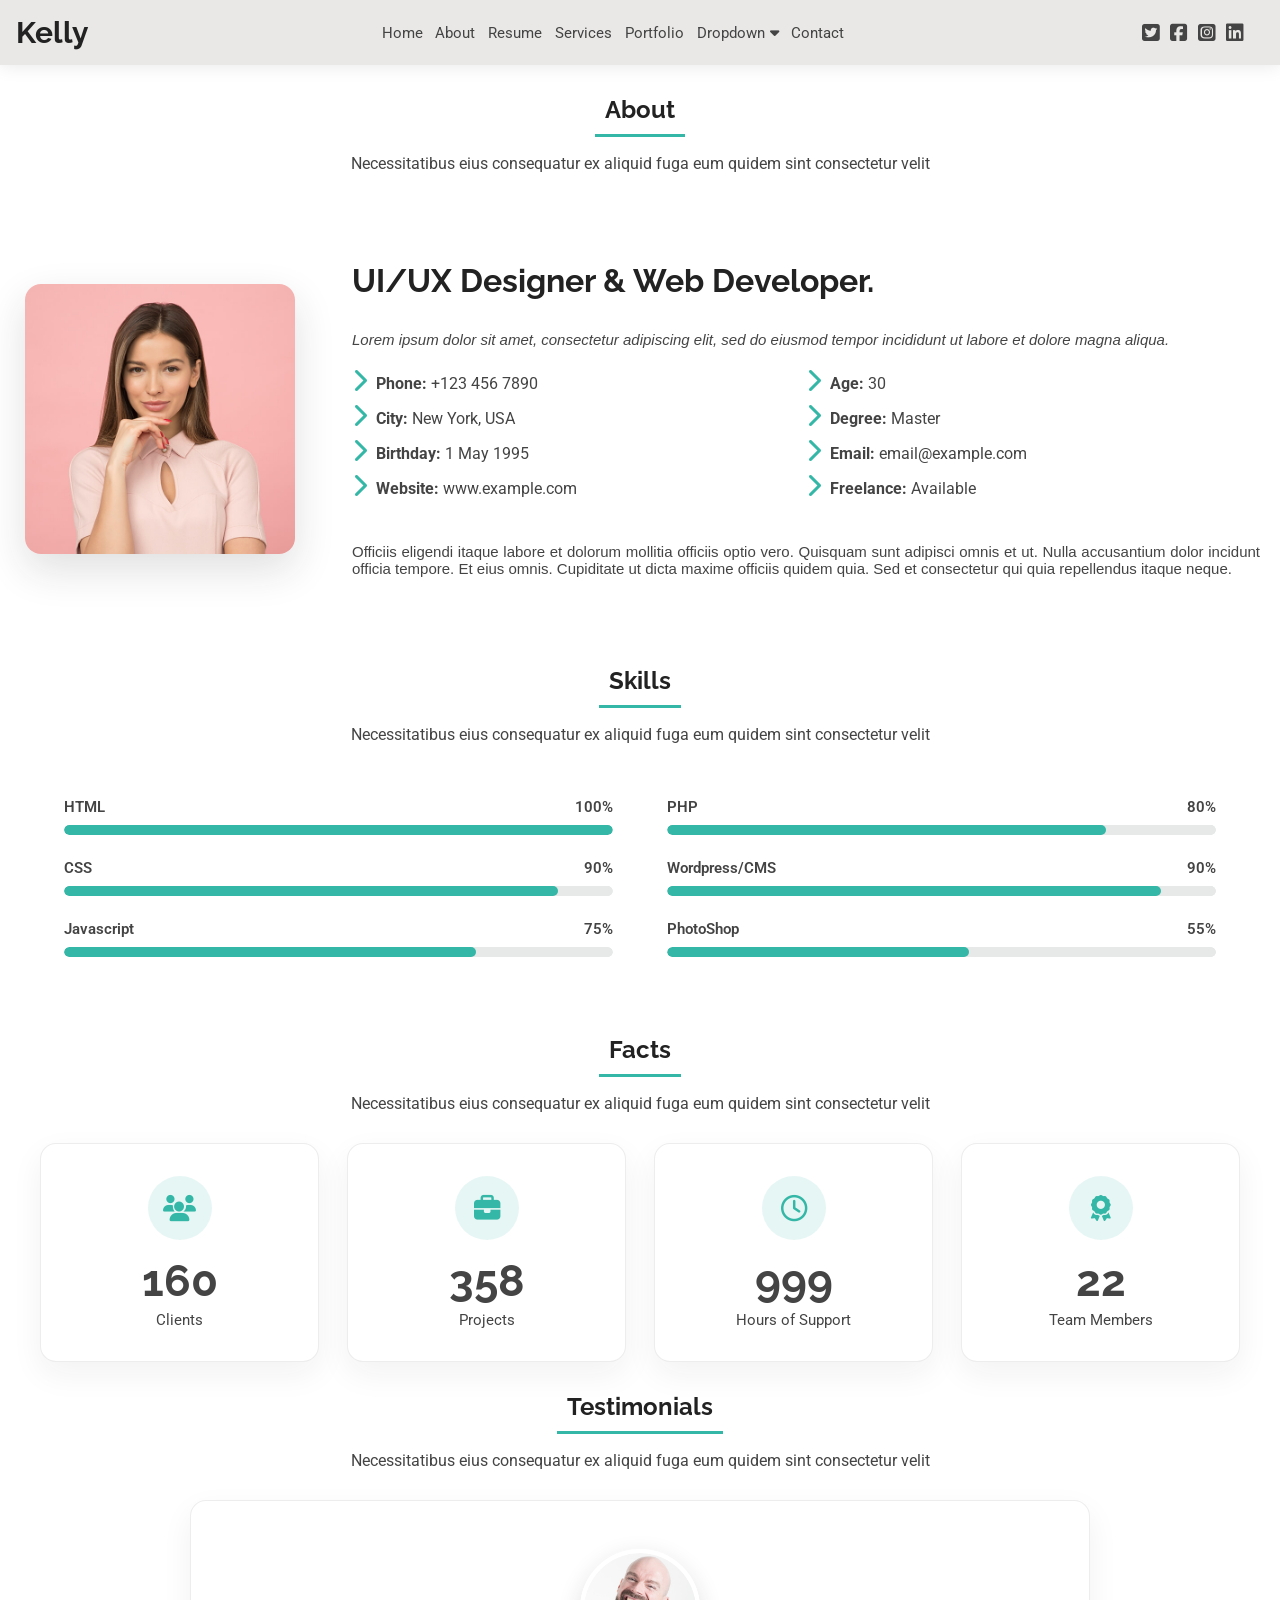
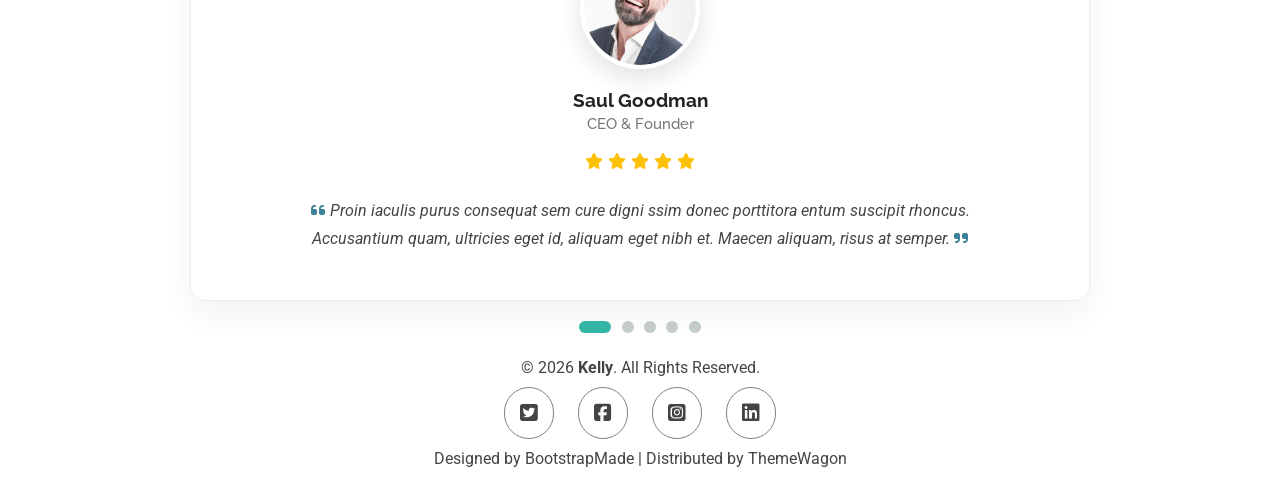
==== commit 98e37459: "progressbar isuue solve" ====
--- a/about.html
+++ b/about.html
@@ -38,11 +38,11 @@
     />
 
     <!-- Page styles -->
-    <link rel="stylesheet" href="css/about.css" />
-    <link rel="stylesheet" href="css/responsive.css" />
+    <link rel="stylesheet" href="css/about.css?v=20261005-2" />
+    <link rel="stylesheet" href="css/responsive.css?v=20261005-2" />
 
     <!-- Site interactions -->
-    <script src="js/index.js" defer></script>
+    <script src="js/index.js?v=20261005-2" defer></script>
   </head>
 
   <body class="index-page">
@@ -208,12 +208,26 @@
             <ul>
               <li class="html">
                 <div class="list-item"><span>HTML</span> <span>100%</span></div>
+                <progress class="skill-progress" max="100" value="100" aria-label="HTML skill level">
+                  100%
+                </progress>
               </li>
               <li class="css">
                 <div class="list-item"><span>CSS</span> <span>90%</span></div>
+                <progress class="skill-progress" max="100" value="90" aria-label="CSS skill level">
+                  90%
+                </progress>
               </li>
               <li class="javascript">
                 <div class="list-item"><span>Javascript</span> <span>75%</span></div>
+                <progress
+                  class="skill-progress"
+                  max="100"
+                  value="75"
+                  aria-label="JavaScript skill level"
+                >
+                  75%
+                </progress>
               </li>
             </ul>
           </div>
@@ -221,12 +235,31 @@
             <ul>
               <li class="php">
                 <div class="list-item"><span>PHP</span> <span>80%</span></div>
+                <progress class="skill-progress" max="100" value="80" aria-label="PHP skill level">
+                  80%
+                </progress>
               </li>
               <li class="wordpress">
                 <div class="list-item"><span>Wordpress/CMS</span> <span>90%</span></div>
+                <progress
+                  class="skill-progress"
+                  max="100"
+                  value="90"
+                  aria-label="WordPress and CMS skill level"
+                >
+                  90%
+                </progress>
               </li>
               <li class="photoshop">
                 <div class="list-item"><span>PhotoShop</span> <span>55%</span></div>
+                <progress
+                  class="skill-progress"
+                  max="100"
+                  value="55"
+                  aria-label="Photoshop skill level"
+                >
+                  55%
+                </progress>
               </li>
             </ul>
           </div>
@@ -244,28 +277,28 @@
           <article class="fact-card">
             <i class="fa-solid fa-users" aria-hidden="true"></i>
             <h3 class="fact-number" aria-label="232 clients">
-              <span data-count="232" aria-hidden="true">0</span>
+              <span data-count="232" aria-hidden="true">232</span>
             </h3>
             <p>Clients</p>
           </article>
           <article class="fact-card">
             <i class="fa-solid fa-briefcase" aria-hidden="true"></i>
             <h3 class="fact-number" aria-label="521 projects">
-              <span data-count="521" aria-hidden="true">0</span>
+              <span data-count="521" aria-hidden="true">521</span>
             </h3>
             <p>Projects</p>
           </article>
           <article class="fact-card">
             <i class="fa-regular fa-clock" aria-hidden="true"></i>
             <h3 class="fact-number" aria-label="1,453 hours of support">
-              <span data-count="1453" aria-hidden="true">0</span>
+              <span data-count="1453" aria-hidden="true">1,453</span>
             </h3>
             <p>Hours of Support</p>
           </article>
           <article class="fact-card">
             <i class="fa-solid fa-award" aria-hidden="true"></i>
             <h3 class="fact-number" aria-label="32 team members">
-              <span data-count="32" aria-hidden="true">0</span>
+              <span data-count="32" aria-hidden="true">32</span>
             </h3>
             <p>Team Members</p>
           </article>
--- a/css/about.css
+++ b/css/about.css
@@ -221,113 +221,67 @@
 
 /* Skills and progress bars */
 .skills-item {
-  display: flex;
-  justify-content: space-between;
-  flex: 1;
-  padding: 15px;
-  flex-wrap: wrap;
+  display: grid;
+  grid-template-columns: repeat(2, minmax(0, 1fr));
+  align-items: start;
+  gap: clamp(1.5rem, 4vw, 3rem);
+  width: min(100% - 2rem, 1200px);
+  margin: 0 auto;
+  padding: 1rem;
 }
 .skills-content-left,
 .skills-content-right {
-  flex: 0.5;
-  margin: 10px;
-  padding: 5px;
-  min-width: 300px;
+  min-width: 0;
+  margin: 0;
+  padding: 0;
 }
 
 .skills-item li {
-  position: relative;
-  margin: 0 0 35px 0;
-  flex: 0.5;
+  margin: 0 0 1.5rem;
 }
 
 .list-item {
   display: flex;
   justify-content: space-between;
-  margin-bottom: 10px;
-}
-
-.skills-item .skills-content-left li::before,
-.skills-item .skills-content-right li::before {
-  content: "";
-  position: absolute;
-  background-color: rgb(170, 167, 173);
+  gap: 1rem;
+  margin-bottom: 0.55rem;
+  font-size: 0.95rem;
+  font-weight: 600;
+}
+
+.skill-progress {
+  display: block;
   width: 100%;
-  height: 10px;
-  top: 35px;
-  left: 0;
-  border-radius: 5px;
-}
-
-.skills-item .skills-content-left li::after,
-.skills-item .skills-content-right li::after {
-  content: "";
-  position: absolute;
+  height: 0.65rem;
+  overflow: hidden;
+  appearance: none;
+  border: 0;
+  border-radius: 999px;
+  background-color: #e6e9e8;
+  animation: skill-reveal 0.9s ease-out both;
+}
+
+.skill-progress::-webkit-progress-bar {
+  border-radius: 999px;
+  background-color: #e6e9e8;
+}
+
+.skill-progress::-webkit-progress-value {
+  border-radius: 999px;
   background-color: var(--accent-color);
-  width: 0;
-  height: 10px;
-  top: 35px;
-  left: 0;
-  border-radius: 5px;
-  animation-duration: 3s;
-  animation-timing-function: ease-in-out;
-  animation-delay: 0.5s;
-  animation-iteration-count: 1;
-  animation-fill-mode: forwards;
-}
-
-/* Skill bar animations */
-.skills-content-left li.html::after {
-  animation-name: html;
-}
-@keyframes html {
+}
+
+.skill-progress::-moz-progress-bar {
+  border-radius: 999px;
+  background-color: var(--accent-color);
+}
+
+@keyframes skill-reveal {
+  from {
+    clip-path: inset(0 100% 0 0 round 999px);
+  }
   to {
-    width: 100%;
-  }
-}
-
-.skills-content-left li.css::after {
-  animation-name: css;
-}
-@keyframes css {
-  to {
-    width: 90%;
-  }
-}
-
-.skills-content-left li.javascript::after {
-  animation-name: javascript;
-}
-@keyframes javascript {
-  to {
-    width: 75%;
-  }
-}
-
-.skills-content-right li.php::after {
-  animation-name: php;
-}
-@keyframes php {
-  to {
-    width: 80%;
-  }
-}
-
-.skills-content-right li.wordpress::after {
-  animation-name: wordpress;
-}
-@keyframes wordpress {
-  to {
-    width: 90%;
-  }
-}
-
-.skills-content-right li.photoshop::after {
-  animation-name: photoshop;
-}
-@keyframes photoshop {
-  to {
-    width: 55%;
+    clip-path: inset(0 0 0 0 round 999px);
   }
 }
 
@@ -500,8 +454,9 @@
 }
 
 .skills-item {
-  display: flex;
-  flex-wrap: wrap;
+  display: grid;
+  grid-template-columns: repeat(2, minmax(0, 1fr));
+  align-items: start;
   gap: clamp(1rem, 3vw, 2.5rem);
   width: min(100% - 2rem, 1200px);
   margin: 0 auto;
@@ -510,7 +465,6 @@
 
 .skills-content-left,
 .skills-content-right {
-  flex: 1 1 300px;
   min-width: 0;
   margin: 0;
   padding: 0.5rem;
@@ -545,13 +499,13 @@
 
 .fact-card > i {
   display: inline-grid;
-  width: 3rem;
-  height: 3rem;
+  width: 4rem;
+  height: 4rem;
   place-items: center;
   color: var(--accent-color);
   background: rgba(52, 183, 167, 0.12);
   border-radius: 50%;
-  font-size: 1.2rem;
+  font-size: 1.65rem;
 }
 
 .fact-number {
@@ -590,6 +544,10 @@
     margin: 0;
   }
 
+  .skills-item {
+    grid-template-columns: 1fr;
+  }
+
   .facts-grid {
     width: calc(100% - 2rem);
     gap: 0.75rem;
@@ -614,8 +572,10 @@
 
 @media (prefers-reduced-motion: reduce) {
   .fact-card,
-  .side-bar-page button {
+  .side-bar-page button,
+  .skill-progress {
     transition: none;
+    animation: none;
   }
 
   .testimonial-slide.is-active {
--- a/css/responsive.css
+++ b/css/responsive.css
@@ -58,7 +58,6 @@
 .container,
 .container-details,
 .about-main,
-.Skills-Item,
 .isotope-container {
   max-width: 100%;
 }
@@ -164,8 +163,7 @@
     flex-direction: column;
   }
 
-  .main-right-middle,
-  .Skills-Item {
+  .main-right-middle {
     gap: 1rem;
   }
 
